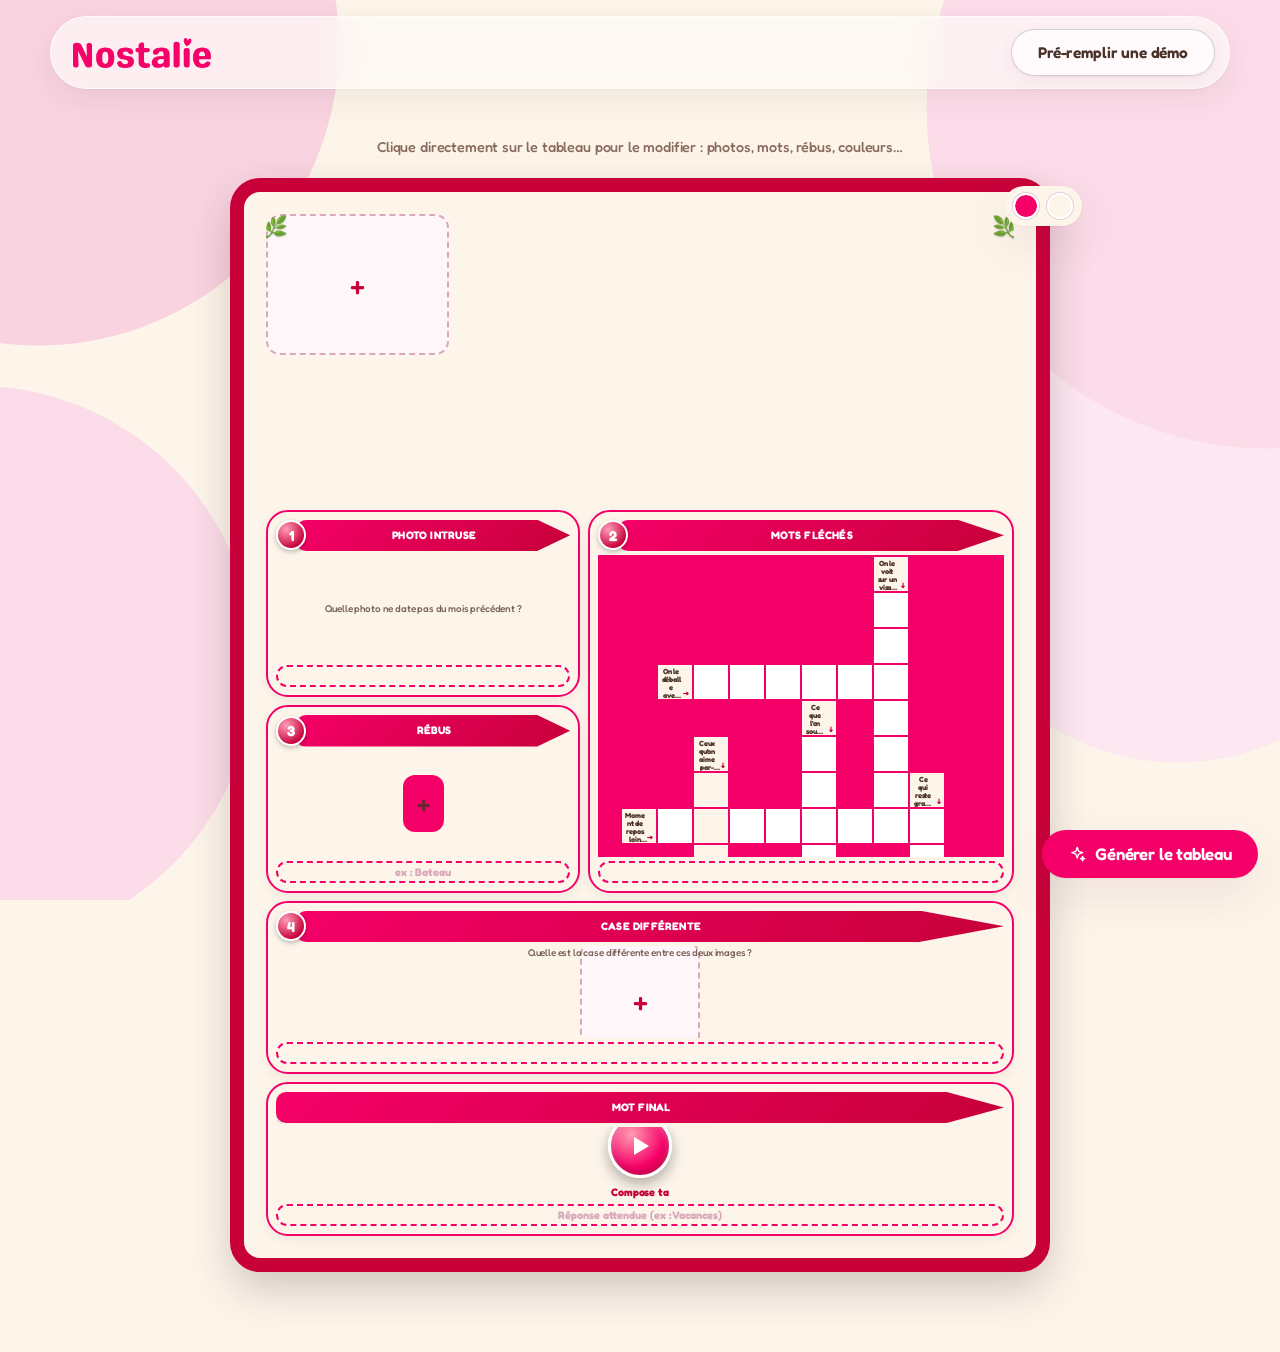
==== create.html @ 995e8e5f "Logo officiel, écriture Fredoka et prix de l'écran aligné - Le vrai logo Nostalie remplace le mot de" ====
<!DOCTYPE html>
<html lang="fr">
<head>
<meta charset="UTF-8">
<meta name="viewport" content="width=device-width, initial-scale=1.0">
<title>Créer un tableau — Nostalie</title>
<link rel="preconnect" href="https://fonts.googleapis.com">
<link rel="preconnect" href="https://fonts.gstatic.com" crossorigin>
<link href="https://fonts.googleapis.com/css2?family=Fredoka:wght@300;400;500;600;700&family=Baloo+2:wght@500;600;700;800&family=Nunito:wght@400;500;600;700;800&display=swap" rel="stylesheet">
<link rel="icon" type="image/png" href="image/favicon.png">
<link rel="stylesheet" href="styles.css?v=27">
</head>
<body>
  <div class="topbar">
    <a class="logo" href="index.html"><img src="image/logo-nostalie.png" alt="Nostalie" width="900" height="196"></a>
    <button class="btn ghost" id="demoFillBtn" type="button">Pré-remplir une démo</button>
  </div>

  <div class="wrap">
    <p class="hint" style="text-align:center;">Clique directement sur le tableau pour le modifier : photos, mots, rébus, couleurs…</p>

    <div id="editablePoster"></div>

    <div id="shareWrap" style="margin-top:30px; display:none;">
      <div class="share-box">
        <h2>Ton tableau est prêt <svg class="icon" viewBox="0 0 24 24" fill="none" stroke="currentColor" stroke-width="1.8" stroke-linecap="round" stroke-linejoin="round"><path d="M4 20l3-9 6 6-9 3z"/><path d="M9.5 10.5L15 4.5"/><path d="M14 3l1 2M18 6l2 1M17 10l2 .5M11 4.5l1.5 1"/></svg></h2>
        <p>Partage ce lien avec la personne à qui il est destiné, ou récupère l'affiche à imprimer :</p>
        <input type="text" id="shareLink" readonly>
        <div style="display:flex; gap:10px; justify-content:center; flex-wrap:wrap; margin-top:10px;">
          <a class="btn" id="openViewBtn" href="#" target="_blank">Ouvrir le tableau</a>
          <a class="btn ghost" id="openPosterBtn" href="#" target="_blank"><svg class="icon" viewBox="0 0 24 24" fill="none" stroke="currentColor" stroke-width="1.8" stroke-linecap="round" stroke-linejoin="round"><path d="M6 9V4h12v5"/><rect x="3" y="9" width="18" height="8" rx="2"/><path d="M6 14h12v7H6z"/></svg> Voir l'affiche à imprimer</a>
          <a class="btn ghost" id="openMontageBtn2" href="#" target="_blank" style="display:none;"><svg class="icon" viewBox="0 0 24 24" fill="none" stroke="currentColor" stroke-width="1.8" stroke-linecap="round" stroke-linejoin="round"><path d="M3 9.5l1.3-3.8a1.5 1.5 0 0 1 1.9-.9l12.6 4.2a1.5 1.5 0 0 1 .95 1.9L19.2 12H3V9.5z"/><path d="M6.5 5.3L8 9.5M11.5 6.9L13 11.1"/><rect x="3" y="12" width="18" height="8" rx="2"/></svg> Voir le montage</a>
        </div>
        <div id="montageQrWrap" style="margin-top:16px; display:none;">
          <p class="hint" style="margin-bottom:8px;">Ou scanne pour voir directement la vidéo/montage :</p>
          <img id="montageQrImg" width="140" height="140" style="border-radius:10px; box-shadow: var(--shadow);" alt="QR code vers le montage">
        </div>
      </div>
    </div>
  </div>

  <div class="floating-generate">
    <button class="btn" id="generateBtn" type="button"><svg class="icon" viewBox="0 0 24 24" fill="none" stroke="currentColor" stroke-width="1.8" stroke-linecap="round" stroke-linejoin="round"><path d="M12 3l1.8 5.2L19 10l-5.2 1.8L12 17l-1.8-5.2L5 10l5.2-1.8L12 3z"/><path d="M19 15l.7 2 2 .7-2 .7-.7 2-.7-2-2-.7 2-.7.7-2z"/></svg> Générer le tableau</button>
  </div>

  <script src="app.js?v=7"></script>
  <script src="create.js?v=7"></script>
</body>
</html>
---- styles.css ----
:root {
  /* --- Charte Nostalie : rose vif sur crème, marron pour l'encre et les fonds sombres --- */
  --paper: #FDF5EA;
  --cream: #FBEEDF;
  --sand:  #F5E4D3;
  --rose:  #FBDCE8;
  --sage:  #F3E6DA;
  --sky:   #FDE7F1;
  --lilac: #F9D3E0;

  /* marron : l'encre du site et ses surfaces pleines */
  --ink: #4A3128;
  --ink-soft: #8A6B5E;
  --brown: #4A3128;
  --brown-soft: #6E4B3C;
  --line: rgba(74, 49, 40, 0.12);
  --line-strong: rgba(74, 49, 40, 0.22);

  /* rose : la couleur de marque (surchargée par les couleurs de chaque tableau) */
  --primary: #F50068;
  --primary-dark: #C90055;
  --secondary: #FDF5EA;

  --radius: 24px;
  --radius-sm: 14px;
  --radius-lg: 34px;
  --shadow: 0 1px 2px rgba(74, 49, 40, 0.05), 0 18px 44px rgba(122, 60, 90, 0.10);
  --shadow-sm: 0 1px 2px rgba(74, 49, 40, 0.05), 0 6px 18px rgba(122, 60, 90, 0.07);
  --ring: 0 0 0 4px rgba(245, 0, 104, 0.16);

  /* Écriture principale de la marque. 'Genty Sans' n'est pas libre de droits :
     si la licence web est achetée, la déposer en @font-face et elle prend la main ici. */
  --font-genty: 'Genty Sans', 'Fredoka', 'Baloo 2', 'Trebuchet MS', sans-serif;
  --font-display: var(--font-genty);
  --font-body: var(--font-genty);
  font-size: 16px;
}

* { box-sizing: border-box; }

body {
  margin: 0;
  font-family: var(--font-body);
  font-size: 1rem;
  line-height: 1.6;
  letter-spacing: -0.01em;
  background:
    radial-gradient(circle at 3% 5%, var(--lilac) 0 300px, rgba(249,211,224,0) 301px),
    radial-gradient(circle at 99% 12%, var(--rose) 0 340px, rgba(251,220,232,0) 341px),
    radial-gradient(circle at 92% 58%, var(--sky) 0 240px, rgba(253,231,241,0) 241px),
    radial-gradient(circle at -2% 74%, var(--rose) 0 280px, rgba(251,220,232,0) 281px),
    var(--paper);
  background-attachment: fixed;
  color: var(--ink);
  min-height: 100vh;
  -webkit-font-smoothing: antialiased;
}

h1, h2, h3 {
  font-family: var(--font-display);
  font-weight: 800;
  letter-spacing: -0.01em;
  line-height: 1.08;
  color: var(--primary);
  margin: 0 0 .4em;
}
h4 { font-family: var(--font-display); font-weight: 700; letter-spacing: -0.005em; }
body { font-weight: 500; }

a { color: inherit; }

.wrap {
  max-width: 1080px;
  margin: 0 auto;
  padding: 32px 20px 80px;
}

/* --- Topbar --- */
.topbar {
  display: flex;
  align-items: center;
  justify-content: space-between;
  gap: 10px;
  padding: 12px 14px 12px 22px;
  margin: 16px auto 0;
  max-width: 1180px;
  width: calc(100% - 32px);
  background: rgba(252, 250, 247, 0.72);
  backdrop-filter: blur(16px) saturate(140%);
  -webkit-backdrop-filter: blur(16px) saturate(140%);
  border-radius: 999px;
  box-shadow: 0 1px 2px rgba(74, 49, 40,.04), 0 10px 30px rgba(74, 49, 40,.07);
  border: 1px solid rgba(255,255,255,.7);
  flex-wrap: wrap;
  position: sticky;
  top: 16px;
  z-index: 60;
}
@media (max-width: 480px) {
  .topbar { padding: 10px 12px 10px 18px; }
  .topbar .btn.small { padding: 8px 14px; font-size: .82rem; }
}
.logo {
  display: inline-block;
  line-height: 0;
  text-decoration: none;
}
.logo img {
  display: block;
  width: auto;
  height: 30px;
}

.tagline {
  font-size: .85rem;
  color: var(--ink-soft);
}

/* --- Stepper --- */
.stepper {
  display: flex;
  justify-content: center;
  gap: 8px;
  margin-bottom: 30px;
  flex-wrap: wrap;
}
.step-dot {
  width: 34px; height: 34px;
  border-radius: 50%;
  background: #fff;
  border: 2px solid #e6c9d4;
  display: flex; align-items: center; justify-content: center;
  font-weight: 700;
  color: #b98;
  font-size: .9rem;
}
.step-dot.active { background: var(--primary); border-color: var(--primary); color: #fff; }
.step-dot.done { background: var(--primary-dark); border-color: var(--primary-dark); color: #fff; }
a.step-dot { text-decoration: none; cursor: pointer; transition: transform .1s ease; }
a.step-dot:hover { transform: scale(1.08); border-color: var(--primary); }

.stepper-nav {
  position: sticky;
  top: 0;
  z-index: 40;
  background: var(--secondary);
  padding: 14px 20px 10px;
  margin-bottom: 0;
  box-shadow: 0 4px 10px rgba(0,0,0,.04);
}

/* --- Tableau éditable en direct (créateur) --- */
.editable-poster-wrap { position: relative; max-width: 900px; margin: 0 auto; }

.color-toolbar {
  position: absolute;
  top: 8px;
  right: 8px;
  display: flex;
  gap: 8px;
  background: var(--paper);
  border-radius: 999px;
  padding: 7px 9px;
  box-shadow: var(--shadow);
  z-index: 5;
}
.color-toolbar input[type=color] {
  -webkit-appearance: none;
  appearance: none;
  width: 26px; height: 26px;
  border: 2px solid #fff;
  border-radius: 50%;
  cursor: pointer;
  background: none;
  padding: 0;
  box-shadow: 0 0 0 1px #e6c9d4;
}
.color-toolbar input[type=color]::-webkit-color-swatch-wrapper { padding: 0; border-radius: 50%; }
.color-toolbar input[type=color]::-webkit-color-swatch { border: none; border-radius: 50%; }

/* pill inline inputs replacing the printed dashed line */
.pinput {
  flex: 1;
  min-width: 80px;
  border: none;
  border-bottom: 2px dashed var(--primary-dark);
  background: transparent;
  font-family: inherit;
  font-weight: 700;
  color: var(--primary-dark);
  font-size: 1rem;
  padding: 2px 4px;
}
.pinput:focus { outline: none; border-bottom-style: solid; }
.pinput::placeholder { color: #d9a9bb; font-weight: 500; }

/* editable mosaic tiles */
.mosaic .tile-slot { position: relative; min-height: 0; min-width: 0; }
.mosaic .tile-slot img { width: 100%; height: 100%; object-fit: cover; border-radius: 14px; display: block; cursor: pointer; }
.photo-num-badge {
  position: absolute;
  top: 4px;
  left: 4px;
  min-width: 18px;
  height: 18px;
  padding: 0 4px;
  border-radius: 999px;
  background: rgba(58,43,48,.68);
  color: #fff;
  font-size: .62rem;
  font-weight: 800;
  display: flex;
  align-items: center;
  justify-content: center;
  z-index: 2;
  pointer-events: none;
}
.mosaic .tile-slot .rm {
  position: absolute; top: 4px; right: 4px;
  background: rgba(0,0,0,.55); color: #fff; border: none;
  width: 22px; height: 22px; border-radius: 50%; cursor: pointer; font-size: .75rem;
}
.mosaic .tile-add {
  border: 2px dashed #d9a9bb;
  border-radius: 14px;
  display: flex; align-items: center; justify-content: center;
  font-size: 1.8rem;
  color: var(--primary-dark);
  cursor: pointer;
  background: #fff6f9;
  min-height: 0;
  min-width: 0;
  transition: background .15s ease, border-color .15s ease;
}
.mosaic .tile-add:hover { background: #fde3ec; border-color: var(--primary); }

.inline-editor {
  background: var(--paper);
  border-radius: 22px;
  box-shadow: var(--shadow);
  padding: 20px;
  margin: 20px auto 0;
  max-width: 640px;
  border: 1px solid rgba(217,82,122,.08);
}

.pcard.clickable { cursor: pointer; transition: box-shadow .18s ease, transform .18s ease; }
.pcard.clickable:hover { box-shadow: 0 0 0 4px rgba(217,82,122,.22), 0 10px 22px rgba(58,43,48,.14); transform: translateY(-2px); }
.diff-card-body {
  flex: 1;
  min-height: 0;
  width: 100%;
  display: flex;
  align-items: center;
  justify-content: center;
}
.diff-reset {
  position: absolute;
  top: 4px; right: 4px;
  width: 22px; height: 22px;
  border-radius: 50%;
  border: none;
  background: rgba(0,0,0,.55);
  color: #fff;
  cursor: pointer;
  font-size: .8rem;
}

.floating-generate {
  position: fixed;
  bottom: 22px;
  right: 22px;
  z-index: 50;
}
.floating-generate .btn {
  box-shadow: var(--shadow);
  font-size: 1.05rem;
  padding: 14px 26px;
}
@media (max-width: 560px) {
  .floating-generate { left: 20px; right: 20px; bottom: 16px; text-align: center; }
  .floating-generate .btn { width: 100%; justify-content: center; }
}

.panel {
  background: var(--paper);
  border-radius: var(--radius);
  box-shadow: var(--shadow);
  padding: 32px;
  margin-bottom: 24px;
}
.panel h2 { color: var(--ink); }
.hint { color: var(--ink-soft); font-size: .9rem; margin-bottom: 20px; }

.field { margin-bottom: 16px; }
.field label { display: block; font-weight: 600; margin-bottom: 6px; font-size: .9rem; }
.field input[type=text], .field input[type=number], .field textarea {
  width: 100%;
  padding: 11px 14px;
  border-radius: var(--radius-sm);
  border: 1px solid var(--line-strong);
  font-family: inherit;
  font-size: 1rem;
  background: #fff;
  transition: border-color .15s ease, box-shadow .15s ease;
}
.field input:focus, .field textarea:focus { outline: none; border-color: var(--primary); box-shadow: var(--ring); }

.row { display: flex; gap: 12px; flex-wrap: wrap; }
.row > * { flex: 1; min-width: 160px; }

.btn {
  display: inline-flex;
  align-items: center;
  justify-content: center;
  gap: 9px;
  background: var(--primary);
  color: #fff;
  border: none;
  padding: 13px 26px;
  border-radius: 999px;
  font-family: var(--font-body);
  font-weight: 600;
  font-size: .97rem;
  letter-spacing: -0.01em;
  cursor: pointer;
  text-decoration: none;
  box-shadow: 0 1px 2px rgba(74, 49, 40,.10), 0 10px 24px rgba(201, 0, 85, 0.20);
  transition: background .18s ease, transform .16s ease, box-shadow .18s ease;
}
.btn:hover { background: var(--primary-dark); transform: translateY(-2px); box-shadow: 0 1px 2px rgba(74, 49, 40,.10), 0 14px 30px rgba(201, 0, 85, 0.26); }
.btn:active { transform: translateY(0) scale(.98); }
.btn.ghost {
  background: rgba(255,255,255,.72);
  color: var(--ink);
  border: 1px solid var(--line-strong);
  box-shadow: var(--shadow-sm);
}
.btn.ghost:hover { background: #fff; color: var(--ink); border-color: var(--ink); box-shadow: var(--shadow-sm); }
.btn:disabled { opacity: .4; cursor: not-allowed; transform: none; box-shadow: none; }

.icon { width: 1.1em; height: 1.1em; flex-shrink: 0; vertical-align: -0.16em; }

.actions {
  display: flex;
  justify-content: space-between;
  margin-top: 10px;
}

/* --- Photo grid --- */
.photo-grid {
  display: grid;
  grid-template-columns: repeat(auto-fill, minmax(120px, 1fr));
  gap: 10px;
  margin-bottom: 16px;
}
.photo-tile {
  position: relative;
  aspect-ratio: 1;
  border-radius: var(--radius-sm);
  overflow: hidden;
  background: #f1ddd0;
  box-shadow: var(--shadow-sm);
}
.photo-tile img { width: 100%; height: 100%; object-fit: cover; display: block; }
.photo-tile button {
  position: absolute; top: 4px; right: 4px;
  background: rgba(0,0,0,.55); color: #fff; border: none;
  width: 22px; height: 22px; border-radius: 50%; cursor: pointer; font-size: .8rem;
}
.upload-tile {
  aspect-ratio: 1;
  border-radius: var(--radius-sm);
  border: 2px dashed #d9a9bb;
  display: flex; align-items: center; justify-content: center;
  cursor: pointer;
  color: var(--primary-dark);
  font-size: 1.8rem;
  background: #fff6f9;
  transition: background .15s ease, border-color .15s ease;
}
.upload-tile:hover { background: #fde3ec; border-color: var(--primary); }

/* --- Word list builder --- */
.word-row {
  display: grid;
  grid-template-columns: 1fr 2fr auto auto;
  gap: 8px;
  align-items: center;
  margin-bottom: 8px;
}
.word-row input[type=text] {
  padding: 9px 12px;
  border-radius: var(--radius-sm);
  border: 2px solid #eeddd0;
  font-family: inherit;
  transition: border-color .15s ease, box-shadow .15s ease;
}
.word-row input[type=text]:focus { outline: none; border-color: var(--primary); box-shadow: var(--ring); }
.word-row .key-toggle {
  display: flex; align-items: center; gap: 4px; font-size: .8rem; white-space: nowrap;
}
.word-row .del { background: #f5dbe1; border: none; border-radius: 50%; width: 26px; height: 26px; cursor: pointer; transition: background .15s ease; }
.word-row .del:hover { background: #f0c2ce; }

/* --- Emoji picker (rebus) --- */
.emoji-picker {
  display: grid;
  grid-template-columns: repeat(auto-fill, minmax(46px, 1fr));
  gap: 6px;
  max-height: 180px;
  overflow-y: auto;
  padding: 10px;
  background: #fff6f9;
  border-radius: var(--radius-sm);
  margin-bottom: 14px;
}
.emoji-picker button {
  font-size: 1.5rem;
  background: none;
  border: none;
  cursor: pointer;
  border-radius: 10px;
  padding: 4px;
  transition: background .12s ease, transform .12s ease;
}
.emoji-picker button:hover { background: #f5dbe1; transform: scale(1.1); }
.emoji-picker button.active { background: var(--primary); }
.rebus-sequence {
  font-size: 2.4rem;
  padding: 14px;
  background: linear-gradient(135deg, var(--primary), var(--primary-dark));
  border-radius: var(--radius-sm);
  text-align: center;
  min-height: 70px;
  display: flex; align-items: center; justify-content: center;
  gap: 10px;
  margin-bottom: 14px;
  box-shadow: var(--shadow-sm);
}
.rebus-sequence .placeholder { color: rgba(255,255,255,.7); font-size: 1rem; }
.rebus-sequence .chip { cursor: pointer; }

/* --- Difference game marker --- */
.diff-editor {
  position: relative;
  display: inline-block;
  border-radius: 16px;
  overflow: hidden;
  max-width: 100%;
}
.diff-editor img { display: block; max-width: 100%; border-radius: 16px; }
.diff-marker {
  position: absolute;
  width: 24px; height: 24px;
  border-radius: 50%;
  background: rgba(217,82,122,.85);
  border: 3px solid #fff;
  transform: translate(-50%,-50%);
  pointer-events: none;
}

/* --- Color pickers --- */
.color-row { display: flex; gap: 24px; align-items: center; flex-wrap: wrap; }
.color-pick { display: flex; flex-direction: column; align-items: center; gap: 6px; }
.color-pick input[type=color] { width: 60px; height: 60px; border: none; border-radius: 50%; cursor: pointer; background: none; }

/* --- Photo intruse picker --- */
.hobj-photo-picker {
  display: flex;
  gap: 8px;
  flex-wrap: wrap;
  margin-bottom: 14px;
}
.hobj-photo-picker .hobj-thumb {
  width: 56px; height: 56px;
  border-radius: 14px;
  overflow: hidden;
  cursor: pointer;
  border: 3px solid transparent;
  opacity: .7;
}
.hobj-photo-picker .hobj-thumb img { width: 100%; height: 100%; object-fit: cover; display: block; }
.hobj-photo-picker .hobj-thumb.active { border-color: var(--primary); opacity: 1; }

/* --- Rebus suggestion --- */
.rebus-suggest-row { display: flex; gap: 8px; margin-bottom: 14px; }
.rebus-suggest-row input {
  flex: 1;
  padding: 10px 12px;
  border-radius: 8px;
  border: 2px solid #eeddd0;
  font-family: inherit;
  font-size: .95rem;
}
.rebus-suggest-row input:focus { outline: none; border-color: var(--primary); }

/* --- Word suggestions row --- */
.words-editor-actions { display: flex; gap: 10px; flex-wrap: wrap; }

/* --- Montage builder / player --- */
.montage-row {
  display: flex;
  align-items: center;
  gap: 10px;
  padding: 8px;
  border-radius: 10px;
  background: #fff6f9;
  margin-bottom: 6px;
}
.montage-thumb {
  width: 44px; height: 44px;
  border-radius: 12px;
  overflow: hidden;
  background: #e9cdd8;
  display: flex; align-items: center; justify-content: center;
  color: var(--primary-dark);
  flex-shrink: 0;
}
.montage-thumb .icon { width: 22px; height: 22px; }
.montage-thumb img { width: 100%; height: 100%; object-fit: cover; }
.montage-meta { flex: 1; display: flex; flex-direction: column; gap: 2px; font-size: .85rem; min-width: 0; }
.montage-meta label { display: flex; align-items: center; gap: 4px; font-size: .78rem; opacity: .75; }
.montage-meta input[type=number] { width: 54px; padding: 2px 4px; border-radius: 6px; border: 1.5px solid #eeddd0; font-family: inherit; }
.montage-actions { display: flex; gap: 4px; flex-shrink: 0; }
.montage-actions button { width: 26px; height: 26px; border-radius: 50%; border: none; background: #f5dbe1; cursor: pointer; }

.montage-stage {
  width: 100%;
  max-width: 420px;
  aspect-ratio: 4 / 3;
  margin: 0 auto;
  border-radius: 14px;
  overflow: hidden;
  background: #000;
  display: flex; align-items: center; justify-content: center;
}
.montage-stage img, .montage-stage video { width: 100%; height: 100%; object-fit: contain; background: #000; }
.montage-dots { display: flex; gap: 6px; justify-content: center; margin-top: 10px; }
.mdot { width: 8px; height: 8px; border-radius: 50%; background: #e9cdd8; }
.mdot.active { background: var(--primary); }
.montage-player .montage-stage { max-width: 480px; }

/* ================= VIEW / POSTER ================= */
.poster {
  background: var(--secondary);
}
.poster-photos {
  display: grid;
  grid-template-columns: repeat(3, 1fr);
  grid-auto-rows: 180px;
  gap: 10px;
  margin-bottom: 10px;
}
.poster-photos img, .poster-photos .ph {
  width: 100%;
  height: 100%;
  object-fit: cover;
  border-radius: 10px;
  background: #e9cdd8;
  display: flex; align-items: center; justify-content: center;
  font-size: 2rem;
}
.poster-photos .tile-slot { position: relative; width: 100%; height: 100%; }
.ph svg { width: 36%; height: 36%; opacity: .55; }
.poster-photos .photo-num-badge { width: 26px; height: 26px; font-size: .95rem; }

.section-tag {
  display: flex;
  align-items: center;
  gap: 14px;
  margin: 28px 0 16px;
}
.section-tag .num {
  width: 44px; height: 44px;
  border-radius: 50%;
  background: var(--primary);
  color: #fff;
  display: flex; align-items: center; justify-content: center;
  font-weight: 800;
  font-size: 1.3rem;
  flex-shrink: 0;
}
.section-tag .label {
  background: var(--paper);
  border-radius: 999px;
  padding: 12px 24px;
  font-weight: 800;
  color: var(--primary-dark);
  box-shadow: var(--shadow);
  flex: 1;
}
.answer-fill {
  border-bottom: 2px solid var(--primary-dark);
  min-width: 140px;
  display: inline-block;
  font-weight: 700;
  color: var(--primary-dark);
}

.choice-buttons {
  display: grid;
  grid-template-columns: repeat(auto-fill, minmax(140px, 1fr));
  gap: 10px;
  margin-bottom: 10px;
}
.choice-buttons button {
  padding: 16px 10px;
  border-radius: var(--radius-sm);
  border: 3px solid #e9cdd8;
  background: #fff;
  font-family: inherit;
  font-weight: 700;
  font-size: 1.05rem;
  cursor: pointer;
  color: var(--ink);
  box-shadow: var(--shadow-sm);
  transition: border-color .15s ease, transform .12s ease, box-shadow .15s ease;
}
.choice-buttons button:hover { border-color: var(--primary); transform: translateY(-2px); }
.choice-buttons button.correct { background: #d7f3df; border-color: #58b06f; }
.choice-buttons button.wrong { background: #f9d9d9; border-color: #d9605f; }
.choice-buttons button:disabled { cursor: default; }

.feedback { font-weight: 700; margin: 10px 0; min-height: 1.4em; }
.feedback.ok { color: #2f8f4c; }
.feedback.ko { color: #c04747; }

.clue-list {
  columns: 2;
  gap: 24px;
  margin-bottom: 16px;
  font-size: .92rem;
}
@media (max-width: 560px) { .clue-list { columns: 1; } }
.clue-list li { margin-bottom: 6px; }
.clue-list b { color: var(--primary-dark); }

/* difference game grid overlay */
.diff-game { display: flex; gap: 16px; flex-wrap: wrap; margin-bottom: 10px; }
.diff-frame { position: relative; border-radius: 12px; overflow: hidden; flex: 1; min-width: 240px; }
.diff-frame img { width: 100%; display: block; }
.diff-grid-overlay {
  position: absolute; inset: 0;
  display: grid;
}
.diff-grid-overlay button {
  border: 1px solid rgba(255,255,255,.25);
  background: transparent;
  cursor: pointer;
}
.diff-grid-overlay button:hover { background: rgba(217,82,122,.25); }
.diff-grid-overlay button.found { background: rgba(88,176,111,.55); }
.diff-grid-overlay button.miss { background: rgba(217,96,95,.4); }

.video-block {
  text-align: center;
  padding: 40px 20px;
}
.play-btn {
  width: 100px; height: 100px;
  border-radius: 50%;
  background: rgba(255,255,255,.9);
  display: flex; align-items: center; justify-content: center;
  margin: 0 auto 16px;
  box-shadow: var(--shadow);
  border: none;
  cursor: pointer;
  font-size: 2.2rem;
  color: var(--primary);
}
.locked-msg { opacity: .7; font-size: .95rem; }

video { max-width: 100%; border-radius: var(--radius); box-shadow: var(--shadow); }

.share-box {
  background: var(--paper);
  border-radius: var(--radius);
  padding: 24px;
  box-shadow: var(--shadow);
  text-align: center;
}
.share-box input { width: 100%; padding: 10px; border-radius: 12px; border: 2px solid #eeddd0; text-align: center; margin: 12px 0; font-family: inherit; }

.empty-state { text-align: center; padding: 80px 20px; opacity: .7; }

/* ================= VITRINE / LANDING ================= */
.nav {
  display: flex;
  align-items: center;
  gap: 26px;
}
.nav a.navlink {
  text-decoration: none;
  font-weight: 500;
  font-size: .92rem;
  color: var(--ink-soft);
  transition: color .16s ease;
}
.nav a.navlink:hover { color: var(--ink); }
.btn.small { padding: 10px 18px; font-size: .88rem; }
.btn.tiny { padding: 8px 15px; font-size: .82rem; }
@media (max-width: 860px) {
  .nav { gap: 16px; }
  .nav a.navlink { display: none; }
}

/* --- Menu déroulant « Nos produits » --- */
.navdrop { position: relative; }
.navdrop-btn {
  display: inline-flex;
  align-items: center;
  gap: 5px;
  background: none;
  border: none;
  padding: 6px 0;
  font: inherit;
  font-weight: 500;
  font-size: .92rem;
  color: var(--ink-soft);
  cursor: pointer;
  transition: color .16s ease;
}
.navdrop-btn svg { width: 13px; height: 13px; transition: transform .2s ease; }
.navdrop:hover .navdrop-btn,
.navdrop.open .navdrop-btn { color: var(--ink); }
.navdrop:hover .navdrop-btn svg,
.navdrop.open .navdrop-btn svg { transform: rotate(180deg); }

.navdrop-panel {
  position: fixed;
  top: 94px;
  left: 50%;
  transform: translate(-50%, -8px);
  width: min(720px, calc(100vw - 28px));
  display: flex;
  gap: 8px;
  padding: 12px;
  border-radius: 26px;
  background: #FFFBF4;
  border: 1px solid var(--line);
  box-shadow: 0 2px 4px rgba(74, 49, 40,.06), 0 24px 52px rgba(74, 49, 40,.18);
  opacity: 0;
  visibility: hidden;
  transition: opacity .18s ease, transform .18s ease, visibility .18s;
  z-index: 70;
}
.navdrop-panel::before {          /* pont invisible entre le bouton et le panneau */
  content: "";
  position: absolute;
  left: 0; right: 0; top: -18px;
  height: 18px;
}
.navdrop::after {
  content: "";
  position: absolute;
  top: 100%; left: -14px; right: -14px;
  height: 20px;
}
.navdrop:hover .navdrop-panel,
.navdrop:focus-within .navdrop-panel,
.navdrop.open .navdrop-panel {
  opacity: 1;
  visibility: visible;
  transform: translate(-50%, 0);
}
.navdrop-panel a {
  flex: 1 1 0;
  min-width: 0;
  display: block;
  padding: 10px 10px 14px;
  border-radius: 18px;
  text-decoration: none;
  color: var(--ink);
  text-align: center;
  transition: background .14s ease;
}
.navdrop-panel a:hover { background: rgba(74, 49, 40,.045); }
.navdrop-vis {
  display: grid;
  place-items: center;
  aspect-ratio: 4 / 3;
  margin-bottom: 11px;
  border-radius: 14px;
  overflow: hidden;
  background: var(--tint, var(--cream));
  padding: 10px;
}
.navdrop-vis > img {
  width: 100%; height: 100%;
  object-fit: cover;
  margin: -10px;
  max-width: none;
  border-radius: 0;
}
.navdrop-vis > .puzzle-mock,
.navdrop-vis > .device-mock { width: 100%; max-width: 116px; }
.navdrop-vis > .frame-mock { width: auto; height: 100%; max-width: none; aspect-ratio: 3 / 4; }
.navdrop-vis > .frame-mock img { width: 100%; height: 100%; aspect-ratio: auto; }
.navdrop-vis > .xmas-stack { width: 100%; min-height: 0; }
.navdrop-vis .xmas-stack .frame-mock { width: 32%; }
.navdrop-vis .xmas-stack .device-mock { width: 48%; margin: 0 -5%; }
.navdrop-vis .xmas-stack .puzzle-mock { width: 38%; max-width: none; }
.navdrop-panel a b {
  display: block;
  font-family: var(--font-display);
  font-size: .97rem;
  font-weight: 600;
  line-height: 1.2;
}
@media (max-width: 860px) {
  .navdrop { display: none; }
}

/* --- Sections --- */
.section {
  padding: 96px 20px;
  position: relative;
}
.section.alt {
  background: rgba(255, 255, 255, 0.5);
  border-block: 1px solid var(--line);
  backdrop-filter: blur(6px);
  -webkit-backdrop-filter: blur(6px);
}
.section-inner { max-width: 1180px; margin: 0 auto; }
@media (max-width: 700px) { .section { padding: 68px 18px; } }

.kicker {
  display: inline-flex;
  align-items: center;
  gap: 8px;
  font-family: var(--font-body);
  font-size: .74rem;
  font-weight: 600;
  letter-spacing: .16em;
  text-transform: uppercase;
  color: var(--ink-soft);
  margin-bottom: 18px;
}
.kicker::before {
  content: "";
  width: 7px; height: 7px; border-radius: 50%;
  background: var(--primary);
  opacity: .55;
}
.section-head { max-width: 720px; margin: 0 auto 56px; text-align: center; }
.section-head h2 { font-size: clamp(2rem, 4.2vw, 3.1rem); margin-bottom: .35em; }
.section-head p, .lead {
  font-size: 1.06rem;
  color: var(--ink-soft);
  margin: 0;
  line-height: 1.65;
}
.section-head.left { margin-inline: 0; text-align: left; }
em.wonk { font-style: normal; color: var(--brown); }

/* --- Hero --- */
.top-banner { position: relative; }
.hero {
  max-width: 1180px;
  margin: 0 auto;
  padding: 78px 20px 40px;
  display: grid;
  grid-template-columns: 1.02fr .98fr;
  gap: 56px;
  align-items: center;
}
@media (max-width: 940px) {
  .hero { grid-template-columns: 1fr; gap: 44px; padding: 54px 18px 24px; text-align: center; }
}
.hero-eyebrow {
  display: inline-flex;
  align-items: center;
  gap: 8px;
  padding: 7px 15px 7px 9px;
  border-radius: 999px;
  background: rgba(255,255,255,.75);
  border: 1px solid var(--line);
  font-size: .82rem;
  font-weight: 500;
  color: var(--ink-soft);
  box-shadow: var(--shadow-sm);
  margin-bottom: 26px;
}
.hero-eyebrow b { color: var(--ink); font-weight: 600; }
.hero-eyebrow .dot {
  width: 22px; height: 22px; border-radius: 50%;
  background: linear-gradient(135deg, var(--rose), var(--lilac));
  display: inline-block;
}
.hero h1 {
  font-size: clamp(2.6rem, 6vw, 4.4rem);
  margin: 0 0 22px;
}
.hero-sub {
  font-size: 1.13rem;
  color: var(--ink-soft);
  max-width: 480px;
  margin: 0 0 32px;
  line-height: 1.65;
}
@media (max-width: 940px) { .hero-sub { margin-inline: auto; } }
.hero-ctas { display: flex; gap: 12px; flex-wrap: wrap; }
@media (max-width: 940px) { .hero-ctas { justify-content: center; } }
.hero-proof {
  display: flex;
  align-items: center;
  gap: 12px;
  margin-top: 30px;
  font-size: .88rem;
  color: var(--ink-soft);
}
@media (max-width: 940px) { .hero-proof { justify-content: center; } }
.proof-dots { display: flex; }
.proof-dots span {
  width: 30px; height: 30px; border-radius: 50%;
  border: 2px solid var(--paper);
  margin-left: -9px;
  background-size: cover;
  background-position: center;
}
.proof-dots span:first-child { margin-left: 0; }

/* collage hero */
.hero-collage {
  position: relative;
  aspect-ratio: 1 / 1;
  max-width: 520px;
  width: 100%;
  margin-inline: auto;
}
.hero-collage img {
  position: absolute;
  border-radius: 20px;
  object-fit: cover;
  box-shadow: 0 2px 4px rgba(74, 49, 40,.06), 0 22px 48px rgba(74, 49, 40,.14);
  border: 6px solid #fff;
}
.hc-1 { width: 58%; aspect-ratio: 4/5;  left: 0; top: 6%; transform: rotate(-4deg); z-index: 2; }
.hc-2 { width: 46%; aspect-ratio: 1/1;  right: 2%; top: 0; transform: rotate(3.5deg); z-index: 1; }
.hc-3 { width: 52%; aspect-ratio: 4/3;  right: 0; bottom: 4%; transform: rotate(-2deg); z-index: 3; }
.hc-badge {
  position: absolute;
  left: 4%; bottom: 8%;
  z-index: 4;
  background: rgba(252,250,247,.92);
  backdrop-filter: blur(10px);
  border: 1px solid var(--line);
  border-radius: 18px;
  padding: 12px 16px;
  box-shadow: var(--shadow);
  font-size: .84rem;
  line-height: 1.35;
  max-width: 190px;
}
.hc-badge b { display: block; font-family: var(--font-display); font-size: 1.02rem; }
.hc-badge span { color: var(--ink-soft); }

/* --- Bandeau de valeurs --- */
.strip {
  max-width: 1180px;
  margin: 8px auto 0;
  padding: 0 20px;
  display: grid;
  grid-template-columns: repeat(4, 1fr);
  gap: 14px;
}
@media (max-width: 860px) { .strip { grid-template-columns: repeat(2, 1fr); } }
.strip-item {
  display: flex;
  align-items: center;
  gap: 10px;
  padding: 14px 16px;
  border-radius: 16px;
  background: rgba(255,255,255,.6);
  border: 1px solid var(--line);
  font-size: .87rem;
  color: var(--ink-soft);
}
.strip-item svg { width: 18px; height: 18px; flex: none; color: var(--primary); }

/* --- Grille produits --- */
.prodgrid {
  display: grid;
  grid-template-columns: repeat(3, 1fr);
  gap: 24px;
}
@media (max-width: 980px) { .prodgrid { grid-template-columns: 1fr; max-width: 520px; margin-inline: auto; } }
.prodcard {
  display: flex;
  flex-direction: column;
  background: rgba(255,255,255,.72);
  border: 1px solid var(--line);
  border-radius: var(--radius-lg);
  overflow: hidden;
  box-shadow: var(--shadow-sm);
  text-decoration: none;
  color: inherit;
  transition: transform .22s ease, box-shadow .22s ease, border-color .22s ease;
}
.prodcard:hover { transform: translateY(-6px); box-shadow: var(--shadow); border-color: var(--line-strong); }
.prodcard-media {
  aspect-ratio: 5 / 4;
  min-height: 0;
  overflow: hidden;
  display: grid;
  place-items: center;
  padding: 22px;
  background: var(--tint, var(--cream));
  border-bottom: 1px solid var(--line);
}
.prodcard-media > * { max-height: 100%; min-height: 0; }
.prodcard-media.photo { padding: 0; }
.prodcard-media .media-photo { width: 100%; height: 100%; max-height: none; object-fit: cover; display: block; }
.prodcard-media .frame-mock {
  width: 50%; max-width: none; height: auto;
  aspect-ratio: 3 / 4; padding: 9px;
}
.prodcard-media .frame-mock img { height: 100%; width: 100%; aspect-ratio: auto; }
.prodcard-body { padding: 26px 26px 28px; display: flex; flex-direction: column; flex: 1; }
.prod-num {
  font-family: var(--font-display);
  font-size: .8rem;
  color: var(--ink-soft);
  letter-spacing: .1em;
  text-transform: uppercase;
  margin-bottom: 10px;
}
.prodcard h3 { font-size: 1.5rem; margin-bottom: .35em; }
.prodcard p { margin: 0 0 18px; color: var(--ink-soft); font-size: .95rem; }
.prod-list { list-style: none; margin: 0 0 22px; padding: 0; display: grid; gap: 9px; }
.prod-list li {
  display: flex; gap: 9px; align-items: flex-start;
  font-size: .89rem; color: var(--ink-soft);
}
.prod-list li::before {
  content: "";
  width: 6px; height: 6px; border-radius: 50%;
  background: var(--primary); opacity: .85;
  margin-top: .55em; flex: none;
}
.prod-foot {
  margin-top: auto;
  display: flex; align-items: center; justify-content: space-between;
  gap: 12px; padding-top: 18px; border-top: 1px solid var(--line);
}
.prod-price { font-family: var(--font-display); font-size: 1.35rem; font-weight: 600; }
.prod-price small { display: block; font-family: var(--font-body); font-size: .76rem; font-weight: 400; color: var(--ink-soft); letter-spacing: 0; }

/* --- Maquettes produits --- */
.frame-mock {
  width: 100%; max-width: 250px;
  padding: 13px;
  background: linear-gradient(150deg, #fff, var(--cream));
  border: 1px solid var(--line-strong);
  border-radius: 10px;
  box-shadow: 0 2px 3px rgba(74, 49, 40,.05), 0 16px 34px rgba(74, 49, 40,.14);
  transform: rotate(-2deg);
}
.frame-mock img { width: 100%; aspect-ratio: 3/4; object-fit: cover; border-radius: 3px; display: block; }

.puzzle-mock {
  width: 100%; max-width: 260px;
  aspect-ratio: 4 / 3;
  display: grid;
  grid-template-columns: repeat(5, 1fr);
  grid-template-rows: repeat(4, 1fr);
  gap: 3px;
  transform: rotate(1.5deg);
  filter: drop-shadow(0 14px 26px rgba(74, 49, 40,.16));
}
.puzzle-mock i {
  background-image: var(--puz);
  background-size: 500% 400%;
  border-radius: 5px;
  display: block;
}
.puzzle-mock i.loose {
  transform: translate(30%, -34%) rotate(9deg);
  box-shadow: 0 8px 18px rgba(74, 49, 40,.24);
  border-radius: 6px;
  outline: 2px solid #fff;
  z-index: 2;
}

.device-mock {
  width: 100%; max-width: 260px;
  padding: 11px;
  background: linear-gradient(160deg, #fdfcfa, #ece5db);
  border: 1px solid var(--line-strong);
  border-radius: 20px;
  box-shadow: 0 2px 3px rgba(74, 49, 40,.05), 0 18px 36px rgba(74, 49, 40,.16);
  position: relative;
}
.device-mock .screen {
  aspect-ratio: 4 / 3;
  border-radius: 12px;
  overflow: hidden;
  background: #2c2925;
  position: relative;
}
.device-mock .screen img { width: 100%; height: 100%; object-fit: cover; display: block; }
.device-mock .wifi {
  position: absolute;
  top: -11px; right: -11px;
  width: 34px; height: 34px;
  border-radius: 50%;
  background: var(--paper);
  border: 1px solid var(--line);
  box-shadow: var(--shadow-sm);
  display: grid; place-items: center;
  color: var(--primary);
}
.device-mock .wifi svg { width: 17px; height: 17px; }
.device-mock .magnet {
  position: absolute;
  left: 50%; bottom: -9px; transform: translateX(-50%);
  width: 56px; height: 6px; border-radius: 99px;
  background: var(--line-strong);
}

/* --- Détail produit (lignes alternées) --- */
.detail {
  display: grid;
  grid-template-columns: 1fr 1fr;
  gap: 60px;
  align-items: center;
  padding: 64px 0;
  border-top: 1px solid var(--line);
}
.detail:first-of-type { border-top: none; padding-top: 0; }
.detail.reverse .detail-media { order: 2; }
@media (max-width: 900px) {
  .detail { grid-template-columns: 1fr; gap: 34px; padding: 46px 0; }
  .detail.reverse .detail-media { order: 0; }
}
.detail h3 { font-size: clamp(1.75rem, 3.2vw, 2.4rem); margin-bottom: .4em; }
.detail p { color: var(--ink-soft); font-size: 1.02rem; margin: 0 0 22px; }
.detail-media {
  border-radius: var(--radius-lg);
  padding: 44px;
  display: grid;
  place-items: center;
  background: var(--tint, var(--cream));
  border: 1px solid var(--line);
  min-height: 320px;
}
.detail-media img.full {
  width: 100%; border-radius: var(--radius); object-fit: cover; aspect-ratio: 4/3;
  box-shadow: 0 18px 40px rgba(74, 49, 40,.16);
}
.detail-media img.full.portrait { aspect-ratio: 4 / 5; max-width: 330px; }

.chips { display: flex; flex-wrap: wrap; gap: 8px; margin-bottom: 24px; }
.chip {
  padding: 7px 14px;
  border-radius: 999px;
  background: rgba(255,255,255,.8);
  border: 1px solid var(--line);
  font-size: .84rem;
  color: var(--ink-soft);
}

/* --- Pour qui --- */
.audience { display: grid; grid-template-columns: repeat(3, 1fr); gap: 22px; }
@media (max-width: 900px) { .audience { grid-template-columns: 1fr; max-width: 480px; margin-inline: auto; } }
.aud-card {
  border-radius: var(--radius-lg);
  overflow: hidden;
  background: rgba(255,255,255,.7);
  border: 1px solid var(--line);
  box-shadow: var(--shadow-sm);
}
.aud-card img { width: 100%; aspect-ratio: 5/4; object-fit: cover; display: block; }
.aud-body { padding: 22px 24px 26px; }
.aud-body h4 { font-size: 1.22rem; margin: 0 0 .35em; }
.aud-body p { margin: 0; color: var(--ink-soft); font-size: .93rem; }

/* --- Comment ça marche --- */
.howto { display: grid; grid-template-columns: repeat(3, 1fr); gap: 22px; counter-reset: step; }
@media (max-width: 860px) { .howto { grid-template-columns: 1fr; } }
.how-step {
  padding: 30px 28px;
  border-radius: var(--radius);
  background: rgba(255,255,255,.62);
  border: 1px solid var(--line);
}
.how-step::before {
  counter-increment: step;
  content: "0" counter(step);
  font-family: var(--font-display);
  font-size: 1.6rem;
  color: var(--primary);
  opacity: .45;
  display: block;
  margin-bottom: 14px;
}
.how-step h4 { font-size: 1.14rem; margin: 0 0 .4em; }
.how-step p { margin: 0; color: var(--ink-soft); font-size: .92rem; }

/* --- Tarifs --- */
.pricing { display: grid; grid-template-columns: repeat(3, 1fr); gap: 22px; align-items: stretch; }
@media (max-width: 900px) { .pricing { grid-template-columns: 1fr; max-width: 460px; margin-inline: auto; } }
.price-card {
  position: relative;
  display: flex; flex-direction: column;
  padding: 34px 30px 32px;
  border-radius: var(--radius-lg);
  background: rgba(255,255,255,.72);
  border: 1px solid var(--line);
  box-shadow: var(--shadow-sm);
}
.price-card.featured .pname, .cta-text h2, .avant-apres .col.apres h4 { color: var(--paper); }
.price-card.featured {
  background: var(--ink);
  border-color: var(--ink);
  color: var(--paper);
  box-shadow: 0 2px 4px rgba(74, 49, 40,.1), 0 24px 50px rgba(74, 49, 40,.24);
}
.price-card.featured .desc, .price-card.featured .period, .price-card.featured .prod-list li { color: rgba(252,250,247,.72); }
.price-card.featured .prod-list li::before { background: var(--rose); opacity: .9; }
.price-card.featured .btn { background: var(--paper); color: var(--ink); box-shadow: none; }
.price-card.featured .btn:hover { background: #fff; }
.price-card .badge {
  position: absolute; top: -12px; left: 30px;
  padding: 5px 13px; border-radius: 999px;
  background: var(--rose); color: var(--primary-dark);
  font-size: .72rem; font-weight: 600; letter-spacing: .06em; text-transform: uppercase;
}
.price-card .pname { font-family: var(--font-display); font-size: 1.25rem; margin-bottom: 14px; }
.price-card .amount { font-family: var(--font-display); font-size: 2.6rem; font-weight: 600; letter-spacing: -.03em; line-height: 1; }
.price-card .period { font-size: .88rem; color: var(--ink-soft); display: block; margin-top: 6px; }
.price-card .desc { font-size: .92rem; color: var(--ink-soft); margin: 16px 0 20px; }
.price-card .btn { margin-top: auto; width: 100%; }
.price-note { text-align: center; margin: 26px 0 0; font-size: .85rem; color: var(--ink-soft); }

/* --- App mobile --- */
.app-card {
  display: grid;
  grid-template-columns: 1fr 320px;
  gap: 56px;
  align-items: center;
  padding: 56px;
  border-radius: 40px;
  background:
    radial-gradient(600px 320px at 88% 8%, var(--lilac) 0%, rgba(230,224,238,0) 62%),
    radial-gradient(520px 300px at 4% 96%, var(--sky) 0%, rgba(219,229,236,0) 60%),
    rgba(255,255,255,.72);
  border: 1px solid var(--line);
  box-shadow: var(--shadow);
}
@media (max-width: 920px) {
  .app-card { grid-template-columns: 1fr; padding: 40px 26px; text-align: center; gap: 38px; }
}
.app-card h2 { font-size: clamp(1.9rem, 3.6vw, 2.7rem); }
.app-card > div > p { color: var(--ink-soft); max-width: 460px; margin: 0 0 26px; }
@media (max-width: 920px) { .app-card > div > p { margin-inline: auto; } }
.store-btns { display: flex; gap: 12px; flex-wrap: wrap; }
@media (max-width: 920px) { .store-btns { justify-content: center; } }
.store-btn {
  display: inline-flex; align-items: center; gap: 11px;
  padding: 11px 20px 11px 17px;
  border-radius: 16px;
  background: var(--ink); color: var(--paper);
  text-decoration: none;
  box-shadow: 0 10px 24px rgba(74, 49, 40,.2);
  transition: transform .16s ease, box-shadow .16s ease;
}
.store-btn:hover { transform: translateY(-2px); box-shadow: 0 14px 30px rgba(74, 49, 40,.26); }
.store-btn svg { width: 25px; height: 25px; flex: none; }
.store-btn span { display: block; line-height: 1.15; text-align: left; }
.store-btn .s1 { font-size: .68rem; opacity: .7; }
.store-btn .s2 { font-size: 1rem; font-weight: 600; font-family: var(--font-display); }
.app-note { display: flex; align-items: center; gap: 14px; margin-top: 26px; font-size: .85rem; color: var(--ink-soft); }
@media (max-width: 920px) { .app-note { justify-content: center; } }
.app-qr {
  width: 72px; height: 72px; border-radius: 12px;
  background: #fff; padding: 6px;
  border: 1px solid var(--line);
  flex: none;
}
.app-qr img { width: 100%; height: 100%; display: block; }

.phone {
  width: 250px; justify-self: center;
  aspect-ratio: 9 / 18.5;
  border-radius: 40px;
  padding: 9px;
  background: linear-gradient(160deg, #f6f2ec, #dcd4c9);
  box-shadow: 0 3px 6px rgba(74, 49, 40,.1), 0 30px 60px rgba(74, 49, 40,.22);
  border: 1px solid rgba(255,255,255,.7);
}
.phone-screen {
  height: 100%;
  border-radius: 32px;
  background: var(--paper);
  overflow: hidden;
  display: flex; flex-direction: column;
  position: relative;
}
.phone-screen::before {
  content: ""; position: absolute; top: 9px; left: 50%; transform: translateX(-50%);
  width: 68px; height: 5px; border-radius: 99px; background: var(--line-strong);
}
.phone-head { padding: 30px 18px 12px; }
.phone-head b { font-family: var(--font-display); font-size: 1.05rem; display: block; }
.phone-head span { font-size: .72rem; color: var(--ink-soft); }
.phone-grid { display: grid; grid-template-columns: 1fr 1fr; gap: 7px; padding: 0 12px; }
.phone-grid img { width: 100%; aspect-ratio: 1/1; object-fit: cover; border-radius: 12px; display: block; }
.phone-bar {
  margin-top: auto; padding: 12px;
  display: flex; gap: 8px; align-items: center;
}
.phone-send {
  flex: 1; text-align: center;
  padding: 10px; border-radius: 14px;
  background: var(--primary); color: #fff;
  font-size: .78rem; font-weight: 600;
}

/* --- FAQ --- */
.faq { max-width: 780px; margin: 0 auto; display: grid; gap: 12px; }
.faq details {
  border: 1px solid var(--line);
  border-radius: var(--radius);
  background: rgba(255,255,255,.62);
  padding: 20px 24px;
}
.faq summary {
  cursor: pointer; list-style: none;
  font-family: var(--font-display); font-size: 1.06rem; font-weight: 600;
  display: flex; justify-content: space-between; align-items: center; gap: 16px;
}
.faq summary::-webkit-details-marker { display: none; }
.faq summary::after { content: "+"; font-size: 1.4rem; color: var(--ink-soft); font-family: var(--font-body); }
.faq details[open] summary::after { content: "–"; }
.faq p { margin: 12px 0 0; color: var(--ink-soft); font-size: .95rem; }

/* --- CTA final --- */
.cta-banner {
  max-width: 1180px; margin: 0 auto;
  display: grid; grid-template-columns: 220px 1fr; gap: 44px; align-items: center;
  padding: 52px 56px;
  border-radius: 40px;
  background: var(--ink); color: var(--paper);
  box-shadow: 0 30px 60px rgba(74, 49, 40,.24);
}
@media (max-width: 820px) {
  .cta-banner { grid-template-columns: 1fr; text-align: center; padding: 40px 26px; gap: 28px; }
}
.cta-photo { width: 220px; height: 220px; object-fit: cover; border-radius: 28px; justify-self: center; }
.cta-text h2 { font-size: clamp(1.9rem, 3.6vw, 2.6rem); margin-bottom: .3em; }
.cta-text p { color: rgba(252,250,247,.72); margin: 0 0 24px; }
.cta-text .btn { background: var(--paper); color: var(--ink); box-shadow: none; }
.cta-text .btn:hover { background: #fff; }

/* --- Footer --- */
footer.site-footer {
  border-top: 1px solid var(--line);
  margin-top: 90px;
  padding: 46px 20px;
}
.footer-inner {
  max-width: 1180px; margin: 0 auto;
  display: flex; justify-content: space-between; align-items: center;
  gap: 20px; flex-wrap: wrap;
  font-size: .86rem; color: var(--ink-soft);
}
.footer-links { display: flex; gap: 22px; flex-wrap: wrap; }
.footer-links a { text-decoration: none; color: var(--ink-soft); }
.footer-links a:hover { color: var(--ink); }

/* --- Pack Noël (accueil) --- */
.xmas-card {
  display: grid;
  grid-template-columns: 1fr 1fr;
  gap: 52px;
  align-items: center;
  padding: 52px 56px;
  border-radius: 40px;
  background:
    radial-gradient(520px 320px at 90% 10%, var(--sage) 0%, rgba(222,231,220,0) 62%),
    radial-gradient(480px 300px at 6% 92%, var(--rose) 0%, rgba(242,223,218,0) 60%),
    rgba(255,255,255,.74);
  border: 1px solid var(--line);
  box-shadow: var(--shadow);
}
@media (max-width: 920px) { .xmas-card { grid-template-columns: 1fr; padding: 38px 24px; gap: 34px; } }
.xmas-card h2 { font-size: clamp(1.9rem, 3.6vw, 2.7rem); }
.xmas-card > div > p { color: var(--ink-soft); margin: 0 0 20px; }
.xmas-price { display: flex; align-items: baseline; gap: 12px; margin: 22px 0 20px; }
.xmas-price .amount { font-family: var(--font-display); font-size: 2.6rem; font-weight: 600; letter-spacing: -.03em; }
.xmas-price s { color: var(--ink-soft); font-size: 1.05rem; }
.xmas-note { font-size: .82rem; color: var(--ink-soft); margin: 16px 0 0; }

.xmas-stack {
  display: flex;
  align-items: center;
  justify-content: center;
  min-height: 260px;
}
.xmas-stack > * { flex: none; max-width: none; }
.xmas-stack .frame-mock { width: 26%; transform: rotate(-7deg); z-index: 1; }
.xmas-stack .device-mock { width: 40%; margin: 0 -4%; transform: rotate(2deg); z-index: 3; }
.xmas-stack .puzzle-mock { width: 32%; transform: rotate(7deg); z-index: 2; }

/* --- Page produit --- */
.crumb {
  display: inline-block;
  font-size: .86rem;
  color: var(--ink-soft);
  text-decoration: none;
  margin-bottom: 30px;
}
.crumb:hover { color: var(--ink); }

.phero {
  display: grid;
  grid-template-columns: 1fr 1fr;
  gap: 56px;
  align-items: center;
  margin-bottom: 30px;
}
@media (max-width: 900px) { .phero { grid-template-columns: 1fr; gap: 34px; } }
@media (max-width: 620px) { .phero-media { padding: 22px; min-height: 240px; } }
.phero h1 { font-size: clamp(2.2rem, 4.6vw, 3.3rem); margin: 0 0 16px; }
.phero-media {
  border-radius: var(--radius-lg);
  padding: 44px;
  display: grid;
  place-items: center;
  background: var(--tint, var(--cream));
  border: 1px solid var(--line);
  min-height: 380px;
}
.phero-media img.full.portrait { aspect-ratio: 4 / 5; max-width: 300px; width: 100%; border-radius: var(--radius); object-fit: cover; box-shadow: 0 18px 40px rgba(74, 49, 40,.16); }
.pprice { display: flex; align-items: baseline; gap: 10px; margin: 22px 0 6px; }
.pprice .amount { font-family: var(--font-display); font-size: 3rem; font-weight: 600; letter-spacing: -.03em; line-height: 1; }
.pprice .per { color: var(--ink-soft); font-size: .95rem; }
.palt { font-size: .88rem; color: var(--ink-soft); margin: 0 0 24px; max-width: 420px; }

.psection { padding-top: 52px; margin-top: 52px; border-top: 1px solid var(--line); }
.psection > h2, .psection > h3 { font-size: clamp(1.3rem, 2.4vw, 1.8rem); margin-bottom: 26px; }
.how-step.nonum::before { content: none; }

.specs {
  margin: 0;
  border: 1px solid var(--line);
  border-radius: var(--radius);
  overflow: hidden;
  background: rgba(255,255,255,.62);
}
.spec {
  display: grid;
  grid-template-columns: 220px 1fr;
  gap: 22px;
  padding: 15px 24px;
  border-top: 1px solid var(--line);
}
.spec:first-child { border-top: none; }
.spec dt { color: var(--ink-soft); font-size: .88rem; }
.spec dd { margin: 0; font-size: .94rem; }
@media (max-width: 620px) { .spec { grid-template-columns: 1fr; gap: 4px; } }

.psection .faq { max-width: none; margin: 0; }
.otherprods { display: grid; grid-template-columns: repeat(3, 1fr); gap: 14px; }
@media (max-width: 760px) { .otherprods { grid-template-columns: 1fr; } }
.otherprod {
  display: block;
  padding: 22px 24px;
  border-radius: var(--radius);
  border: 1px solid var(--line);
  background: rgba(255,255,255,.62);
  text-decoration: none;
  color: inherit;
  transition: transform .18s ease, border-color .18s ease;
}
.otherprod:hover { transform: translateY(-3px); border-color: var(--line-strong); }
.otherprod span { display: block; font-size: .74rem; letter-spacing: .14em; text-transform: uppercase; color: var(--ink-soft); margin-bottom: 6px; }
.otherprod b { font-family: var(--font-display); font-size: 1.16rem; font-weight: 600; }

/* --- Configurateur de commande --- */
.config-head { max-width: 660px; margin: 0 0 42px; }
.config-head h1 { font-size: clamp(2.1rem, 4.4vw, 3.1rem); margin: 0 0 14px; }

.config-grid {
  display: grid;
  grid-template-columns: 1fr 360px;
  gap: 34px;
  align-items: start;
}
@media (max-width: 900px) { .config-grid { grid-template-columns: 1fr; } }

.offres { display: grid; gap: 14px; }

.offer {
  border: 1px solid var(--line);
  border-radius: var(--radius);
  background: rgba(255,255,255,.66);
  overflow: hidden;
  transition: border-color .18s ease, box-shadow .18s ease, background .18s ease;
}
.offer.on { border-color: var(--ink); background: rgba(255,255,255,.9); box-shadow: var(--shadow-sm); }
.offer-pack {
  background:
    radial-gradient(420px 220px at 92% 0%, var(--sage) 0%, rgba(222,231,220,0) 66%),
    radial-gradient(380px 200px at 4% 100%, var(--rose) 0%, rgba(242,223,218,0) 62%),
    rgba(255,255,255,.72);
}

.offer-head {
  display: flex;
  align-items: flex-start;
  gap: 14px;
  width: 100%;
  padding: 22px 24px 18px;
  background: none;
  border: none;
  font: inherit;
  color: inherit;
  text-align: left;
  cursor: pointer;
}
.offer-check {
  width: 22px; height: 22px; flex: none;
  border-radius: 50%;
  border: 1.5px solid var(--line-strong);
  margin-top: 2px;
  transition: background .18s ease, border-color .18s ease;
}
.offer.on .offer-check {
  border-color: var(--ink);
  background: var(--ink)
    url("data:image/svg+xml,%3Csvg xmlns='http://www.w3.org/2000/svg' viewBox='0 0 24 24' fill='none' stroke='%23fff' stroke-width='3' stroke-linecap='round' stroke-linejoin='round'%3E%3Cpath d='M5 12.5l4.5 4.5L19 7'/%3E%3C/svg%3E")
    center / 13px no-repeat;
}
.offer-id { display: block; }
.offer-num {
  display: block;
  font-size: .7rem; letter-spacing: .14em; text-transform: uppercase;
  color: var(--ink-soft); margin-bottom: 5px;
}
.offer-id b { font-family: var(--font-display); font-size: 1.28rem; font-weight: 600; display: block; }
.offer-desc { display: block; color: var(--ink-soft); font-size: .9rem; margin-top: 4px; }

.fmts { display: flex; gap: 10px; flex-wrap: wrap; padding: 0 24px 22px 60px; }
@media (max-width: 520px) { .fmts { padding-left: 24px; } }
.fmt {
  flex: 1 1 180px;
  display: flex; flex-direction: column; gap: 3px;
  padding: 12px 16px;
  border-radius: var(--radius-sm);
  border: 1px solid var(--line);
  background: rgba(255,255,255,.7);
  font: inherit; color: inherit; text-align: left;
  cursor: pointer;
  transition: border-color .16s ease, background .16s ease;
}
.fmt:hover { border-color: var(--line-strong); }
.fmt.on { border-color: var(--ink); background: var(--ink); color: var(--paper); }
.fmt-label { font-size: .82rem; opacity: .75; }
.fmt-prix { font-family: var(--font-display); font-size: 1.12rem; font-weight: 600; }
.fmt-prix em { font-style: normal; font-family: var(--font-body); font-size: .8rem; font-weight: 400; opacity: .7; }

.offer-sep {
  display: flex; align-items: center; gap: 14px;
  color: var(--ink-soft); font-size: .8rem;
  letter-spacing: .12em; text-transform: uppercase;
  margin: 6px 0;
}
.offer-sep::before, .offer-sep::after { content: ""; height: 1px; background: var(--line); flex: 1; }

.recap {
  position: sticky; top: 96px;
  padding: 28px 28px 26px;
  border-radius: var(--radius-lg);
  border: 1px solid var(--line);
  background: rgba(255,255,255,.82);
  backdrop-filter: blur(10px);
  -webkit-backdrop-filter: blur(10px);
  box-shadow: var(--shadow-sm);
}
.recap h2 { font-size: 1.2rem; margin-bottom: 18px; }
.recap-lignes { list-style: none; margin: 0 0 18px; padding: 0; display: grid; gap: 14px; }
.recap-lignes li { display: flex; justify-content: space-between; gap: 14px; align-items: baseline; font-size: .93rem; }
.recap-lignes li em { display: block; font-style: normal; font-size: .8rem; color: var(--ink-soft); margin-top: 3px; }
.recap-lignes li b { font-family: var(--font-display); white-space: nowrap; }
.recap-lignes li.vide { color: var(--ink-soft); font-size: .9rem; }
.recap-totaux { border-top: 1px solid var(--line); padding-top: 16px; margin-bottom: 20px; }
.recap-totaux:empty { border: none; padding: 0; margin: 0; }
.tot { display: flex; justify-content: space-between; align-items: baseline; gap: 12px; }
.tot span { color: var(--ink-soft); font-size: .9rem; }
.tot b { font-family: var(--font-display); font-size: 1.7rem; font-weight: 600; letter-spacing: -.02em; }
.tot.sub { margin-top: 8px; }
.tot.sub b { font-size: 1.1rem; }
.recap .btn { width: 100%; }
.recap .btn.disabled { pointer-events: none; opacity: .38; }
.recap-note { font-size: .78rem; color: var(--ink-soft); margin: 14px 0 0; text-align: center; }

@media (max-width: 900px) {
  .recap { order: -1; top: 82px; padding: 18px 20px 20px; z-index: 30; }
  .recap h2 { font-size: 1.05rem; margin-bottom: 12px; }
  .recap-lignes { gap: 10px; margin-bottom: 14px; }
  .recap-totaux { padding-top: 12px; margin-bottom: 14px; }
  .tot b { font-size: 1.4rem; }
  .recap-note { margin-top: 12px; }
}



/* --- Fil d'ariane --- */
.fil { font-size: .82rem; color: var(--ink-soft); margin-bottom: 26px; }
.fil a { text-decoration: none; color: var(--ink-soft); }
.fil a:hover { color: var(--ink); }
.fil span { margin: 0 7px; opacity: .5; }

/* --- Panier dans la barre --- */
.btn.panier { position: relative; }
.panier-lien { display: inline-flex; align-items: center; gap: 2px; }
.panier-badge.dark { background: var(--ink); color: var(--paper); }
.panier-badge {
  display: inline-grid; place-items: center;
  min-width: 19px; height: 19px; padding: 0 5px;
  margin-left: 4px;
  border-radius: 999px;
  background: rgba(255,255,255,.9); color: var(--primary-dark);
  font-size: .72rem; font-weight: 700;
}

/* --- Page produit : galerie + bloc d'achat --- */
.pdp {
  display: grid;
  grid-template-columns: 1.05fr .95fr;
  gap: 54px;
  align-items: start;
}
@media (max-width: 940px) { .pdp { grid-template-columns: 1fr; gap: 34px; } }

.pdp-gallery { position: sticky; top: 100px; }
@media (max-width: 940px) { .pdp-gallery { position: static; } }

.shots {
  position: relative;
  border-radius: var(--radius-lg);
  border: 1px solid var(--line);
  background: var(--tint, var(--cream));
  aspect-ratio: 4 / 5;
  overflow: hidden;
}
.shot { position: absolute; inset: 0; opacity: 0; transition: opacity .28s ease; }
.shot.on { opacity: 1; }
.shot > img { width: 100%; height: 100%; object-fit: cover; display: block; }
.shot .shot-mock {
  width: 100%; height: 100%;
  display: grid; place-items: center;
  padding: 12%;
  background: var(--tint, var(--cream));
}
.shot .shot-mock > * { width: 100%; max-width: 74%; }
.shot .shot-mock .xmas-stack { max-width: 100%; }

.thumbs { display: flex; gap: 10px; margin-top: 12px; flex-wrap: wrap; }
.thumb {
  width: 74px; height: 74px; padding: 0;
  border-radius: 14px;
  border: 1px solid var(--line);
  background: var(--cream);
  overflow: hidden;
  cursor: pointer;
  opacity: .6;
  transition: opacity .16s ease, border-color .16s ease;
}
.thumb:hover { opacity: 1; }
.thumb.on { opacity: 1; border-color: var(--ink); }
.thumb > img { width: 100%; height: 100%; object-fit: cover; display: block; }
.thumb .shot-mock { width: 100%; height: 100%; display: grid; place-items: center; padding: 12%; background: var(--tint, var(--cream)); }
.thumb .shot-mock > * { width: 100%; max-width: 100%; }

/* colonne d'achat */
.pdp-buy { padding-top: 4px; }
.pill {
  display: inline-block;
  padding: 5px 13px;
  border-radius: 999px;
  background: var(--rose);
  color: var(--primary-dark);
  font-size: .72rem; font-weight: 600;
  letter-spacing: .08em; text-transform: uppercase;
  margin-bottom: 14px;
}
.pdp-num {
  display: block;
  font-size: .72rem; letter-spacing: .16em; text-transform: uppercase;
  color: var(--ink-soft); margin-bottom: 8px;
}
.pdp-buy h1 { font-size: clamp(2.1rem, 4.2vw, 3rem); margin: 0 0 12px; }
.pdp-sub { font-size: 1.06rem; color: var(--ink-soft); margin: 0 0 20px; line-height: 1.55; }
.pdp-intro { margin: 0 0 18px; }
.pdp-bullets { list-style: none; margin: 0 0 34px; padding: 0; display: grid; gap: 13px; }
.pdp-bullets li {
  position: relative;
  padding-left: 26px;
  font-size: .95rem;
  color: var(--ink-soft);
  line-height: 1.6;
}
.pdp-bullets li b { color: var(--ink); font-weight: 600; }
.pdp-bullets li::before {
  content: "";
  position: absolute; left: 4px; top: .62em;
  width: 7px; height: 7px; border-radius: 50%;
  background: var(--primary); opacity: .5;
}

.pdp-choix h2 { font-size: .78rem; letter-spacing: .16em; text-transform: uppercase; color: var(--ink-soft); margin-bottom: 14px; }
.opts { display: grid; gap: 10px; margin-bottom: 22px; }
.opt {
  position: relative;
  display: flex; align-items: center; gap: 14px;
  width: 100%;
  padding: 16px 18px;
  border-radius: var(--radius-sm);
  border: 1.5px solid var(--line);
  background: rgba(255,255,255,.7);
  font: inherit; color: inherit; text-align: left;
  cursor: pointer;
  transition: border-color .16s ease, background .16s ease;
}
.opt:hover { border-color: var(--line-strong); }
.opt.on { border-color: var(--ink); background: #fff; }
.opt-check {
  width: 20px; height: 20px; flex: none;
  border-radius: 50%;
  border: 1.5px solid var(--line-strong);
  transition: border-color .16s ease, box-shadow .16s ease, background .16s ease;
}
.opt.on .opt-check { border-color: var(--ink); background: var(--ink); box-shadow: inset 0 0 0 3.5px #fff; }
.opt-body { flex: 1; min-width: 0; }
.opt-body b { display: block; font-size: .98rem; font-weight: 600; }
.opt-body em { display: block; font-style: normal; font-size: .82rem; color: var(--ink-soft); margin-top: 2px; }
.opt-prix { font-family: var(--font-display); font-size: 1.2rem; font-weight: 600; white-space: nowrap; text-align: right; }
.opt-prix i { font-style: normal; font-family: var(--font-body); font-size: .78rem; font-weight: 400; color: var(--ink-soft); }
.opt-prix s { display: block; font-family: var(--font-body); font-size: .78rem; font-weight: 400; color: var(--ink-soft); }
.opt-tag {
  position: absolute; top: -9px; right: 16px;
  padding: 3px 10px; border-radius: 999px;
  background: var(--ink); color: var(--paper);
  font-size: .66rem; font-weight: 600; letter-spacing: .06em; text-transform: uppercase;
}

.pdp-cta { width: 100%; padding: 17px 26px; font-size: 1.02rem; }
.pdp-added { margin: 12px 0 0; font-size: .9rem; text-align: center; }
.pdp-added a { color: var(--primary-dark); font-weight: 600; }
.pdp-note { font-size: .8rem; color: var(--ink-soft); text-align: center; margin: 12px 0 0; }

.reassure {
  display: grid; grid-template-columns: repeat(2, 1fr); gap: 10px;
  margin-top: 26px; padding-top: 22px;
  border-top: 1px solid var(--line);
}
.reassure span { display: flex; align-items: center; gap: 9px; font-size: .85rem; color: var(--ink-soft); }
.reassure i { font-style: normal; font-size: 1.05rem; }

/* --- Bandeau chiffres --- */
.stats {
  display: grid; grid-template-columns: repeat(4, 1fr);
  gap: 1px;
  margin: 72px 0 0;
  border: 1px solid var(--line);
  border-radius: var(--radius);
  background: var(--line);
  overflow: hidden;
}
@media (max-width: 720px) { .stats { grid-template-columns: repeat(2, 1fr); } }
.stat { background: rgba(255,255,255,.72); padding: 26px 20px; text-align: center; }
.stat b { display: block; font-family: var(--font-display); font-size: 2rem; font-weight: 600; letter-spacing: -.02em; }
.stat span { display: block; font-size: .84rem; color: var(--ink-soft); margin-top: 4px; }

/* --- Avant / après --- */
.avant-apres { display: grid; grid-template-columns: 1fr 1fr; gap: 18px; }
@media (max-width: 720px) { .avant-apres { grid-template-columns: 1fr; } }
.avant-apres .col {
  padding: 28px;
  border-radius: var(--radius);
  border: 1px solid var(--line);
  background: rgba(255,255,255,.55);
}
.avant-apres .col.apres { background: var(--ink); border-color: var(--ink); color: var(--paper); }
.avant-apres .col p { margin: 0; font-size: 1rem; line-height: 1.6; }
.avant-apres .col.avant p { color: var(--ink-soft); }
.avant-apres .col.apres p { color: rgba(252,250,247,.86); }
.col-tag {
  display: inline-block; margin-bottom: 12px;
  font-size: .7rem; letter-spacing: .14em; text-transform: uppercase;
  color: var(--ink-soft);
}
.avant-apres .col.apres .col-tag { color: var(--rose); }

/* --- Vous aimerez aussi --- */
.cross { display: grid; grid-template-columns: repeat(3, 1fr); gap: 18px; }
@media (max-width: 860px) { .cross { grid-template-columns: 1fr; max-width: 460px; margin-inline: auto; } }
.crossitem {
  display: block; text-decoration: none; color: inherit;
  border: 1px solid var(--line); border-radius: var(--radius);
  background: rgba(255,255,255,.66);
  overflow: hidden;
  transition: transform .2s ease, border-color .2s ease;
}
.crossitem:hover { transform: translateY(-4px); border-color: var(--line-strong); }
.crossmedia {
  aspect-ratio: 4 / 3;
  background: var(--tint, var(--cream));
  display: grid; place-items: center;
  padding: 22px;
  border-bottom: 1px solid var(--line);
  overflow: hidden;
}
.crossmedia > img { width: 100%; height: 100%; object-fit: cover; margin: -22px; max-width: none; }
.crossmedia .shot-mock { display: grid; place-items: center; width: 100%; }
.crossmedia .shot-mock > * { max-width: 190px; width: 100%; }
.crossbody { padding: 20px 22px 22px; }
.crossbody span { display: block; font-size: .68rem; letter-spacing: .14em; text-transform: uppercase; color: var(--ink-soft); }
.crossbody b { display: block; font-family: var(--font-display); font-size: 1.2rem; font-weight: 600; margin: 5px 0 3px; }
.crossbody em { display: block; font-style: normal; font-size: .9rem; color: var(--ink-soft); }
.crosscta { margin-top: 12px; color: var(--primary-dark) !important; font-size: .85rem !important; letter-spacing: 0 !important; text-transform: none !important; font-weight: 600; }

/* --- Lien fiche depuis le configurateur --- */
.offer-lien {
  display: inline-block;
  margin: 0 24px 20px 60px;
  font-size: .84rem;
  color: var(--primary-dark);
  text-decoration: none;
  font-weight: 500;
}
.offer-lien:hover { text-decoration: underline; }
@media (max-width: 520px) { .offer-lien { margin-left: 24px; } }
.recap-lignes li a { color: inherit; text-decoration: none; }
.recap-lignes li a:hover { text-decoration: underline; }

/* ================= AFFICHE IMPRIMABLE ================= */
.phint { opacity: .65; font-size: .9rem; margin: 4px 0 14px; }

/* Le cadre a une taille fixe (ratio figé) quelle que soit la quantité
   de contenu : les zones internes se répartissent l'espace disponible
   plutôt que de faire grandir le cadre. */
.print-poster {
  width: min(100%, 820px);
  aspect-ratio: 3 / 4;
  margin: 0 auto;
  display: flex;
  flex-direction: column;
  gap: 8px;
  padding: 22px;
  border: 14px solid var(--primary-dark);
  border-radius: 30px;
  background: var(--secondary);
  box-shadow: 0 18px 40px rgba(58,43,48,.22), inset 0 0 0 9px var(--paper);
  overflow: hidden;
}

.mosaic-wrap { position: relative; flex: 30 1 0; min-height: 0; display: flex; overflow: hidden; border-radius: 16px; }
.mosaic {
  flex: 1;
  display: grid;
  grid-template-columns: repeat(4, 1fr);
  grid-template-rows: repeat(2, 1fr);
  gap: 6px;
  min-height: 0;
  min-width: 0;
  overflow: hidden;
}
.mosaic img, .mosaic .ph {
  width: 100%; height: 100%;
  object-fit: cover;
  border-radius: 10px;
  background: #e9cdd8;
  display: flex; align-items: center; justify-content: center;
  font-size: 1.6rem;
}
.mosaic .span-2 { grid-column: span 2; }
.corner-deco {
  position: absolute;
  font-size: 1.3rem;
  opacity: .9;
  pointer-events: none;
  z-index: 3;
  text-shadow: 0 1px 2px rgba(0,0,0,.15);
}
.corner-deco.tl { top: -4px; left: -4px; }
.corner-deco.tr { top: -4px; right: -4px; transform: scaleX(-1); }

/* colonne gauche (objet caché + rébus empilés) à côté de la grille de mots croisés, en pleine hauteur */
.poster-cols { flex: 40 1 0; display: flex; gap: 8px; min-height: 0; }
.poster-left-col { flex: 0 0 42%; display: flex; flex-direction: column; gap: 8px; min-height: 0; }
.poster-left-col .pcard { flex: 1; min-height: 0; }
.pcard-flech { flex: 1; min-height: 0; }
.pcard-diff { flex: 16 1 0; min-height: 0; }
.pcard-final { flex: 14 1 0; min-height: 0; }

.pcard {
  position: relative;
  border: 2.5px solid var(--primary);
  border-radius: 22px;
  padding: 8px;
  display: flex;
  flex-direction: column;
  gap: 4px;
  min-height: 0;
  min-width: 0;
  overflow: hidden;
  background: var(--paper);
  box-shadow: 0 3px 10px rgba(58,43,48,.08);
  transition: box-shadow .15s ease;
}

/* ruban façon fanion, avec pastille numérotée qui chevauche son bord gauche */
.ribbon-label { flex: 0 0 auto; display: flex; align-items: center; }
.pnum-badge {
  width: 30px; height: 30px;
  border-radius: 50%;
  background: radial-gradient(circle at 32% 28%, #ff9db6, var(--primary-dark) 75%);
  border: 2px solid #fff;
  box-shadow: 0 2px 5px rgba(0,0,0,.25);
  color: #fff;
  font-weight: 900;
  font-size: .9rem;
  display: flex; align-items: center; justify-content: center;
  flex-shrink: 0;
  z-index: 2;
  margin-right: -10px;
}
.ribbon {
  flex: 1;
  min-width: 0;
  background: linear-gradient(135deg, var(--primary), var(--primary-dark));
  color: #fff;
  font-weight: 800;
  font-size: .68rem;
  letter-spacing: .02em;
  text-transform: uppercase;
  padding: 7px 16px 7px 18px;
  border-radius: 10px 0 0 10px;
  clip-path: polygon(0 0, 88% 0, 100% 50%, 88% 100%, 0 100%);
  text-align: center;
  white-space: nowrap;
  overflow: hidden;
  text-overflow: ellipsis;
  box-shadow: 0 2px 6px rgba(0,0,0,.15);
}
.ribbon-label.solo .ribbon { clip-path: polygon(0 0, 92% 0, 100% 50%, 92% 100%, 0 100%); }

.pcard-body {
  flex: 1;
  min-height: 0;
  display: flex;
  flex-direction: column;
  align-items: center;
  justify-content: center;
  text-align: center;
  gap: 6px;
  overflow: hidden;
  width: 100%;
}
.card-instruction { font-size: .62rem; opacity: .75; margin: 0; line-height: 1.25; }

.answer-blank, .answer-blank-input {
  flex: 0 0 auto;
  height: 22px;
  border: 2px dashed var(--primary);
  border-radius: 999px;
  background: var(--secondary);
}
.answer-blank-input {
  width: 100%;
  text-align: center;
  font-weight: 700;
  color: var(--primary-dark);
  font-family: inherit;
  font-size: .68rem;
  padding: 0 8px;
}
.answer-blank-input:focus { outline: none; border-style: solid; }
.answer-blank-input::placeholder { color: #d9a9bb; }

.rebus-box2 {
  background: var(--primary);
  border-radius: 12px;
  padding: 8px 14px;
  font-size: 1.3rem;
  display: flex;
  gap: 6px;
  align-items: center;
  justify-content: center;
}

/* mots-fléchés (définition + flèche dans la grille) */
.flech-scroll { flex: 1; min-height: 0; overflow: auto; width: 100%; display: flex; justify-content: center; }
.flech-grid-wrap { display: inline-block; margin: 0 auto; }
.xword-scroll { overflow-x: auto; padding-bottom: 8px; }
.xword-scroll .flech-grid { --fcell: 42px; border-radius: 14px; }
@media (max-width: 560px) {
  .xword-scroll .flech-grid { --fcell: 34px; }
}
.flech-grid {
  --fcell: 34px;
  display: inline-grid;
  gap: 2px;
  background: var(--primary);
  padding: 2px;
  border-radius: 8px;
}
.fcell { background: #fff; overflow: hidden; position: relative; min-width: 0; min-height: 0; }
.fblock { background: transparent; }
.fletter { background: #fff; display: flex; align-items: center; justify-content: center; }
.fletter input {
  width: 100%; height: 100%;
  border: none;
  background: transparent;
  text-align: center;
  text-transform: uppercase;
  font-family: inherit;
  font-weight: 800;
  color: var(--ink);
  font-size: calc(var(--fcell) * 0.5);
  padding: 0;
}
.fletter input:focus { outline: none; background: #fff6f9; }
.fkey { background: var(--secondary); }
.fkey input { color: var(--primary-dark); }
.fclue {
  background: var(--secondary);
  font-size: calc(var(--fcell) * 0.22);
  line-height: 1.08;
  padding: 3px 11px 3px 3px;
  color: var(--ink);
  font-weight: 700;
  overflow: hidden;
  display: -webkit-box;
  -webkit-line-clamp: 4;
  -webkit-box-orient: vertical;
  word-break: break-word;
  hyphens: auto;
}
.farrow {
  position: absolute;
  bottom: 1px;
  right: 3px;
  font-weight: 800;
  color: var(--primary-dark);
  font-size: calc(var(--fcell) * 0.24);
}

.diff-pair { display: flex; gap: 6px; width: 100%; justify-content: center; }
.diff-frame-print {
  position: relative;
  flex: 0 1 100px;
  max-width: 100px;
  min-width: 0;
  aspect-ratio: 1;
  border-radius: 10px;
  overflow: hidden;
}
.diff-frame-print img, .diff-frame-print .ph {
  width: 100%; height: 100%; display: flex;
  background: #e9cdd8;
  align-items: center; justify-content: center; font-size: 1.4rem;
  object-fit: cover;
}
.grid-lines {
  position: absolute; inset: 0;
  background-image:
    linear-gradient(to right, rgba(255,255,255,.4) 1px, transparent 1px),
    linear-gradient(to bottom, rgba(255,255,255,.4) 1px, transparent 1px);
  background-size: 12.5% 16.66%;
}

.play-button-wrap { width: 64px; height: 64px; margin: 0 auto; flex-shrink: 0; }
.play-button {
  width: 100%; height: 100%;
  border-radius: 50%;
  background: radial-gradient(circle at 35% 30%, #ff9db3, var(--primary) 60%, var(--primary-dark) 100%);
  display: flex; align-items: center; justify-content: center;
  box-shadow: 0 6px 14px rgba(0,0,0,.3), inset 0 -3px 6px rgba(0,0,0,.15), inset 0 3px 6px rgba(255,255,255,.35);
  border: 3px solid #fff;
}
.play-button .tri {
  width: 0; height: 0;
  border-style: solid;
  border-width: 9px 0 9px 15px;
  border-color: transparent transparent transparent #fff;
  margin-left: 3px;
}
.final-caption { font-size: .68rem; font-weight: 800; color: var(--primary-dark); margin: 2px 0 0; line-height: 1.25; }
.mini-qr { width: 46px; height: 46px; border-radius: 10px; box-shadow: var(--shadow); margin-top: 2px; }
.qr-fake.mini-qr {
  border: 2px dashed #d9a9bb;
  display: flex; align-items: center; justify-content: center;
  color: var(--primary);
  font-weight: 800;
  font-size: .55rem;
  background: none;
}

@media (max-width: 560px) {
  .print-poster { aspect-ratio: 0.52; gap: 5px; padding: 12px; border-width: 10px; box-shadow: 0 10px 24px rgba(0,0,0,.2), inset 0 0 0 6px var(--paper); }
  .pcard { padding: 5px; gap: 3px; border-width: 2px; }
  .poster-cols, .poster-left-col { gap: 5px; }
  .pnum-badge { width: 18px; height: 18px; font-size: .58rem; margin-right: -6px; }
  .ribbon { font-size: .5rem; padding: 4px 10px 4px 12px; }
  .card-instruction { font-size: .48rem; }
  .answer-blank, .answer-blank-input { height: 14px; border-width: 1.5px; font-size: .5rem; }
  .flech-grid { --fcell: 20px; }
  .fclue { padding: 1px 5px 1px 2px; }
  .rebus-box2 { font-size: .85rem; padding: 5px 8px; gap: 3px; }
  .play-button-wrap { width: 44px; height: 44px; }
  .play-button .tri { border-width: 6px 0 6px 10px; }
  .final-caption { font-size: .5rem; }
  .mini-qr { width: 34px; height: 34px; }
  .diff-pair { gap: 4px; }
}

@media print {
  .no-print { display: none !important; }
  body { background: #fff; }
  .print-poster { padding-top: 0; }
  a[href]::after { content: ''; }
  .wrap { padding-top: 0; }
}
body, .print-poster, .mosaic img, .rebus-box2, .ribbon, .pnum-badge, .play-button {
  -webkit-print-color-adjust: exact;
  print-color-adjust: exact;
}
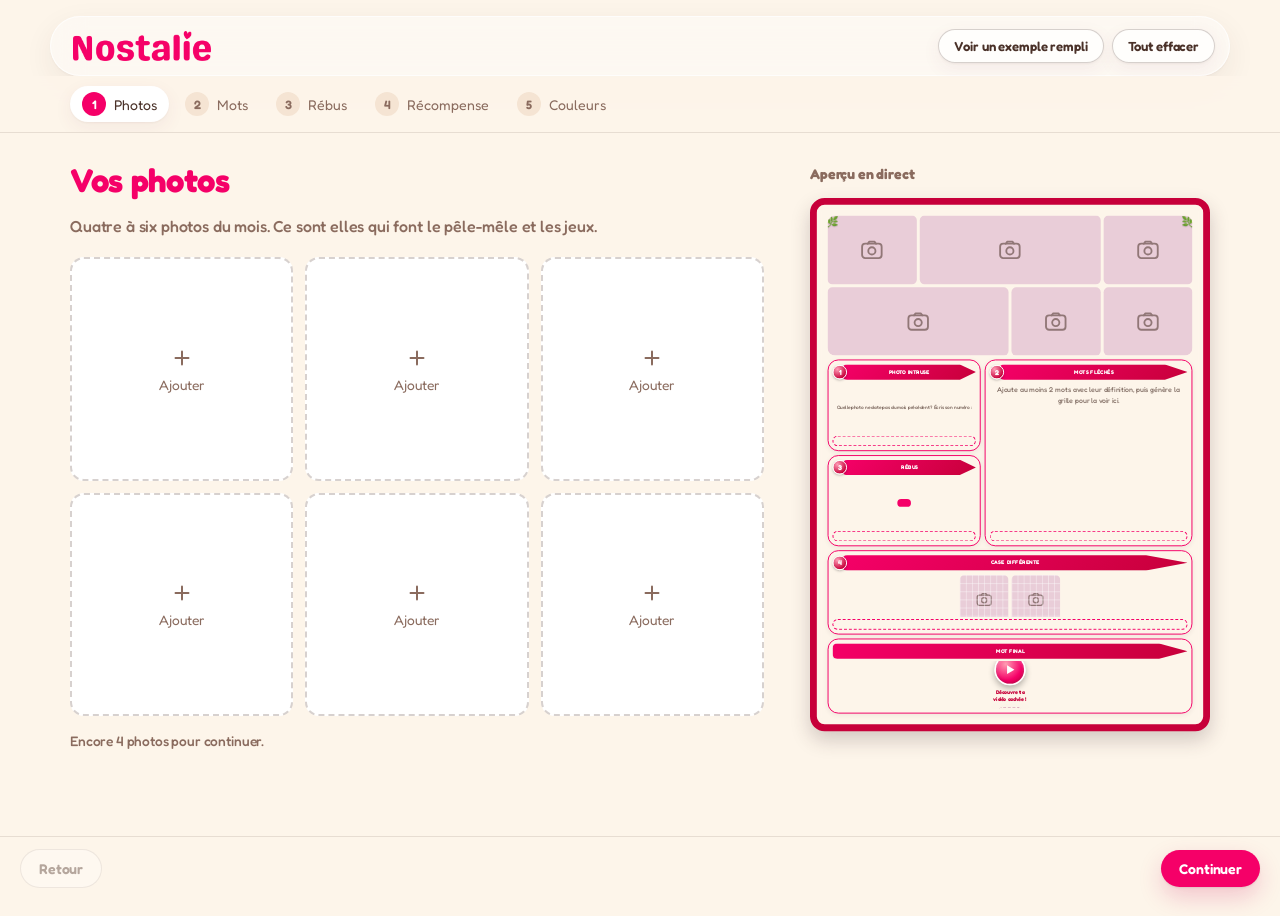
==== commit 22ef8f6e: "Nouvelle création du cadre jeu, et essai avec sa propre photo Création (create.html + create.js rééc" ====
--- a/create.html
+++ b/create.html
@@ -3,47 +3,151 @@
 <head>
 <meta charset="UTF-8">
 <meta name="viewport" content="width=device-width, initial-scale=1.0">
-<title>Créer un tableau — Nostalie</title>
+<title>Créer mon cadre jeu — Nostalie</title>
 <link rel="preconnect" href="https://fonts.googleapis.com">
 <link rel="preconnect" href="https://fonts.gstatic.com" crossorigin>
 <link href="https://fonts.googleapis.com/css2?family=Fredoka:wght@300;400;500;600;700&family=Baloo+2:wght@500;600;700;800&family=Nunito:wght@400;500;600;700;800&display=swap" rel="stylesheet">
 <link rel="icon" type="image/png" href="image/favicon.png">
-<link rel="stylesheet" href="styles.css?v=27">
+<link rel="stylesheet" href="styles.css?v=32">
 </head>
-<body>
-  <div class="topbar">
+<body class="cr-body">
+
+  <div class="topbar cr-topbar">
     <a class="logo" href="index.html"><img src="image/logo-nostalie.png" alt="Nostalie" width="900" height="196"></a>
-    <button class="btn ghost" id="demoFillBtn" type="button">Pré-remplir une démo</button>
-  </div>
-
-  <div class="wrap">
-    <p class="hint" style="text-align:center;">Clique directement sur le tableau pour le modifier : photos, mots, rébus, couleurs…</p>
-
-    <div id="editablePoster"></div>
-
-    <div id="shareWrap" style="margin-top:30px; display:none;">
-      <div class="share-box">
-        <h2>Ton tableau est prêt <svg class="icon" viewBox="0 0 24 24" fill="none" stroke="currentColor" stroke-width="1.8" stroke-linecap="round" stroke-linejoin="round"><path d="M4 20l3-9 6 6-9 3z"/><path d="M9.5 10.5L15 4.5"/><path d="M14 3l1 2M18 6l2 1M17 10l2 .5M11 4.5l1.5 1"/></svg></h2>
-        <p>Partage ce lien avec la personne à qui il est destiné, ou récupère l'affiche à imprimer :</p>
-        <input type="text" id="shareLink" readonly>
-        <div style="display:flex; gap:10px; justify-content:center; flex-wrap:wrap; margin-top:10px;">
-          <a class="btn" id="openViewBtn" href="#" target="_blank">Ouvrir le tableau</a>
-          <a class="btn ghost" id="openPosterBtn" href="#" target="_blank"><svg class="icon" viewBox="0 0 24 24" fill="none" stroke="currentColor" stroke-width="1.8" stroke-linecap="round" stroke-linejoin="round"><path d="M6 9V4h12v5"/><rect x="3" y="9" width="18" height="8" rx="2"/><path d="M6 14h12v7H6z"/></svg> Voir l'affiche à imprimer</a>
-          <a class="btn ghost" id="openMontageBtn2" href="#" target="_blank" style="display:none;"><svg class="icon" viewBox="0 0 24 24" fill="none" stroke="currentColor" stroke-width="1.8" stroke-linecap="round" stroke-linejoin="round"><path d="M3 9.5l1.3-3.8a1.5 1.5 0 0 1 1.9-.9l12.6 4.2a1.5 1.5 0 0 1 .95 1.9L19.2 12H3V9.5z"/><path d="M6.5 5.3L8 9.5M11.5 6.9L13 11.1"/><rect x="3" y="12" width="18" height="8" rx="2"/></svg> Voir le montage</a>
-        </div>
-        <div id="montageQrWrap" style="margin-top:16px; display:none;">
-          <p class="hint" style="margin-bottom:8px;">Ou scanne pour voir directement la vidéo/montage :</p>
-          <img id="montageQrImg" width="140" height="140" style="border-radius:10px; box-shadow: var(--shadow);" alt="QR code vers le montage">
-        </div>
-      </div>
+    <div class="cr-topactions">
+      <button class="btn ghost tiny" id="crDemo" type="button">Voir un exemple rempli</button>
+      <button class="btn ghost tiny" id="crVider" type="button">Tout effacer</button>
     </div>
   </div>
 
-  <div class="floating-generate">
-    <button class="btn" id="generateBtn" type="button"><svg class="icon" viewBox="0 0 24 24" fill="none" stroke="currentColor" stroke-width="1.8" stroke-linecap="round" stroke-linejoin="round"><path d="M12 3l1.8 5.2L19 10l-5.2 1.8L12 17l-1.8-5.2L5 10l5.2-1.8L12 3z"/><path d="M19 15l.7 2 2 .7-2 .7-.7 2-.7-2-2-.7 2-.7.7-2z"/></svg> Générer le tableau</button>
+  <div class="cr-fil">
+    <ol id="crFil"></ol>
+  </div>
+
+  <main class="creator">
+
+    <div class="cr-colonne">
+
+      <!-- 1 · les photos -->
+      <section class="cr-etape" data-etape="0" hidden>
+        <h1>Vos photos</h1>
+        <p class="cr-sous">Quatre à six photos du mois. Ce sont elles qui font le pêle-mêle et les jeux.</p>
+
+        <div class="cr-photos" id="crPhotos"></div>
+        <p class="cr-aide" id="crPhotosAide"></p>
+
+        <div class="cr-bloc" id="crIntruseBloc" hidden>
+          <h2>Jeu 1 · la photo intruse</h2>
+          <p class="cr-sous">Laquelle ne date pas du mois dernier ? C'est ce qu'ils devront trouver.</p>
+          <div class="cr-chips" id="crIntruse"></div>
+        </div>
+      </section>
+
+      <!-- 2 · les mots -->
+      <section class="cr-etape" data-etape="1" hidden>
+        <h1>Vos mots</h1>
+        <p class="cr-sous">Deux à six mots qui comptent, avec leur définition. Ils forment les mots fléchés.</p>
+
+        <div class="cr-mots" id="crMots"></div>
+        <div class="cr-actions">
+          <button class="btn ghost small" id="crAddMot" type="button">+ Ajouter un mot</button>
+          <button class="btn ghost small" id="crIdeesMots" type="button">Des idées ?</button>
+        </div>
+        <p class="cr-aide" id="crMotsAide"></p>
+      </section>
+
+      <!-- 3 · le rébus -->
+      <section class="cr-etape" data-etape="2" hidden>
+        <h1>Le rébus</h1>
+        <p class="cr-sous">Un mot à deviner, écrit en emojis. Tapez le mot, les emojis se proposent tout seuls.</p>
+
+        <label class="cr-champ">
+          <span>Le mot à deviner</span>
+          <input type="text" id="crRebusMot" placeholder="Bateau" autocomplete="off">
+        </label>
+
+        <div class="cr-rebus" id="crRebusApercu"></div>
+        <div class="cr-actions">
+          <button class="btn ghost small" id="crRebusRegen" type="button">Autre proposition</button>
+          <button class="btn ghost small" id="crRebusVider" type="button">Vider</button>
+        </div>
+
+        <p class="cr-sous">Ou piochez à la main :</p>
+        <div class="cr-palette" id="crPalette"></div>
+        <p class="cr-aide" id="crRebusAide"></p>
+      </section>
+
+      <!-- 4 · le mot final et la vidéo -->
+      <section class="cr-etape" data-etape="3" hidden>
+        <h1>La récompense</h1>
+        <p class="cr-sous">Le mot final à trouver, puis la vidéo qui se débloque une fois les jeux résolus.</p>
+
+        <label class="cr-champ">
+          <span>Le mot final</span>
+          <input type="text" id="crMotFinal" placeholder="Vacances" autocomplete="off">
+        </label>
+
+        <div class="cr-bloc">
+          <h2>La vidéo surprise <em>facultatif</em></h2>
+          <p class="cr-sous">Des photos qui défilent, une vidéo, et de la musique si vous voulez.</p>
+          <div class="cr-actions">
+            <label class="btn ghost small">Ajouter des photos<input type="file" id="crMontagePhotos" accept="image/*" multiple hidden></label>
+            <label class="btn ghost small">Ajouter une vidéo<input type="file" id="crMontageVideo" accept="video/*" hidden></label>
+            <label class="btn ghost small">Ajouter une musique<input type="file" id="crMontageAudio" accept="audio/*" hidden></label>
+          </div>
+          <div class="cr-montage" id="crMontage"></div>
+        </div>
+      </section>
+
+      <!-- 5 · couleurs et envoi -->
+      <section class="cr-etape" data-etape="4" hidden>
+        <h1>Les couleurs</h1>
+        <p class="cr-sous">Deux couleurs, et l'affiche est prête.</p>
+
+        <div class="cr-palettes" id="crPalettes"></div>
+
+        <div class="cr-couleurs">
+          <label class="cr-couleur"><span>Cadre et titres</span><input type="color" id="crCoul1"></label>
+          <label class="cr-couleur"><span>Fond</span><input type="color" id="crCoul2"></label>
+        </div>
+
+        <div class="cr-final" id="crFinal">
+          <button class="btn cr-generer" id="crGenerer" type="button">
+            <svg class="icon" viewBox="0 0 24 24" fill="none" stroke="currentColor" stroke-width="1.8" stroke-linecap="round" stroke-linejoin="round"><path d="M12 3l1.8 5.2L19 10l-5.2 1.8L12 17l-1.8-5.2L5 10l5.2-1.8L12 3z"/><path d="M19 15l.7 2 2 .7-2 .7-.7 2-.7-2-2-.7 2-.7.7-2z"/></svg>
+            Générer mon affiche
+          </button>
+        </div>
+
+        <div class="share-box" id="crPartage" hidden>
+          <h2>Votre affiche est prête</h2>
+          <p>Partagez ce lien avec la personne à qui elle est destinée, ou récupérez la version à imprimer.</p>
+          <input type="text" id="crLien" readonly>
+          <div class="cr-actions cr-actions-centre">
+            <a class="btn" id="crVoir" href="#" target="_blank">Ouvrir l'affiche</a>
+            <a class="btn ghost" id="crImprimer" href="#" target="_blank">Version à imprimer</a>
+          </div>
+        </div>
+      </section>
+
+    </div>
+
+    <aside class="cr-apercu">
+      <div class="cr-apercu-tete">
+        <b>Aperçu en direct</b>
+        <button class="cr-apercu-fermer" id="crFermerApercu" type="button" aria-label="Fermer l'aperçu">✕</button>
+      </div>
+      <div id="crPoster"></div>
+    </aside>
+
+  </main>
+
+  <div class="cr-barre">
+    <button class="btn ghost small" id="crRetour" type="button">Retour</button>
+    <button class="btn ghost small cr-voir-apercu" id="crVoirApercu" type="button">Aperçu</button>
+    <button class="btn small" id="crSuivant" type="button">Continuer</button>
   </div>
 
   <script src="app.js?v=7"></script>
-  <script src="create.js?v=7"></script>
+  <script src="create.js?v=9"></script>
 </body>
 </html>
--- a/styles.css
+++ b/styles.css
@@ -338,6 +338,8 @@
 }
 .btn.ghost:hover { background: #fff; color: var(--ink); border-color: var(--ink); box-shadow: var(--shadow-sm); }
 .btn:disabled { opacity: .4; cursor: not-allowed; transform: none; box-shadow: none; }
+/* display:inline-flex ci-dessus l'emporterait sur la règle [hidden] du navigateur. */
+[hidden] { display: none !important; }
 
 .icon { width: 1.1em; height: 1.1em; flex-shrink: 0; vertical-align: -0.16em; }
 
@@ -707,23 +709,10 @@
 
 /* --- Menu déroulant « Nos produits » --- */
 .navdrop { position: relative; }
-.navdrop-btn {
-  display: inline-flex;
-  align-items: center;
-  gap: 5px;
-  background: none;
-  border: none;
-  padding: 6px 0;
-  font: inherit;
-  font-weight: 500;
-  font-size: .92rem;
-  color: var(--ink-soft);
-  cursor: pointer;
-  transition: color .16s ease;
-}
+/* Le bouton rose de la barre est aussi ce qui ouvre le menu : il hérite
+   de .btn, on ne règle ici que le chevron. */
+.navdrop-btn { gap: 7px; }
 .navdrop-btn svg { width: 13px; height: 13px; transition: transform .2s ease; }
-.navdrop:hover .navdrop-btn,
-.navdrop.open .navdrop-btn { color: var(--ink); }
 .navdrop:hover .navdrop-btn svg,
 .navdrop.open .navdrop-btn svg { transform: rotate(180deg); }
 
@@ -1615,19 +1604,6 @@
 .fil a:hover { color: var(--ink); }
 .fil span { margin: 0 7px; opacity: .5; }
 
-/* --- Panier dans la barre --- */
-.btn.panier { position: relative; }
-.panier-lien { display: inline-flex; align-items: center; gap: 2px; }
-.panier-badge.dark { background: var(--ink); color: var(--paper); }
-.panier-badge {
-  display: inline-grid; place-items: center;
-  min-width: 19px; height: 19px; padding: 0 5px;
-  margin-left: 4px;
-  border-radius: 999px;
-  background: rgba(255,255,255,.9); color: var(--primary-dark);
-  font-size: .72rem; font-weight: 700;
-}
-
 /* --- Page produit : galerie + bloc d'achat --- */
 .pdp {
   display: grid;
@@ -2132,3 +2108,262 @@
   -webkit-print-color-adjust: exact;
   print-color-adjust: exact;
 }
+
+/* ================= « Voir avec votre photo » (puzzle + écran) ================= */
+.psection.perso-section { padding-top: 6px; }
+.perso {
+  display: grid;
+  grid-template-columns: 1.2fr .8fr;
+  gap: 40px;
+  align-items: center;
+}
+@media (max-width: 880px) { .perso { grid-template-columns: 1fr; gap: 24px; } }
+
+.perso-vue { position: relative; border-radius: var(--radius); transition: outline-color .15s ease; }
+.perso-vue.perso-survol { outline: 3px dashed var(--primary); outline-offset: 8px; }
+.perso-vue figure { margin: 0; }
+.perso-vue figcaption {
+  margin-top: 14px;
+  text-align: center;
+  font-size: .86rem;
+  color: var(--ink-soft);
+}
+
+.perso-panneau { display: flex; flex-direction: column; align-items: flex-start; gap: 14px; }
+.perso-texte { font-size: 1.02rem; line-height: 1.55; color: var(--ink-soft); max-width: 38ch; }
+.perso-choisir { cursor: pointer; }
+.perso-note { font-size: .82rem; line-height: 1.5; color: var(--ink-soft); opacity: .85; }
+
+/* Le puzzle : la photo, puis les lignes de découpe par-dessus. */
+.puz-plateau {
+  position: relative;
+  aspect-ratio: 4 / 3;
+  border-radius: 10px;
+  overflow: hidden;
+  background: var(--sand);
+  box-shadow: 0 2px 4px rgba(74, 49, 40, .10), 0 26px 54px rgba(74, 49, 40, .22);
+}
+.puz-photo { display: block; width: 100%; height: 100%; object-fit: cover; }
+.puz-coupe { position: absolute; inset: 0; width: 100%; height: 100%; }
+.puz-relief { fill: none; stroke: rgba(255, 255, 255, .55); stroke-width: 2.2; }
+.puz-trait { fill: none; stroke: rgba(58, 34, 24, .38); stroke-width: 1; }
+
+/* L'écran connecté : la photo produit, dessinée à sa taille réelle puis
+   réduite, avec la photo du client posée en perspective dans la dalle. */
+.ecr-rendu { position: relative; width: 100%; aspect-ratio: 1 / 1; overflow: hidden; }
+.ecr-scene { position: absolute; left: 0; top: 0; transform-origin: 0 0; }
+.ecr-fond { position: absolute; left: 0; top: 0; width: 100%; height: 100%; display: block; }
+.ecr-zone { position: absolute; left: 0; top: 0; overflow: hidden; transform-origin: 0 0; }
+.ecr-zone img { display: block; width: 100%; height: 100%; object-fit: cover; }
+.ecr-ecran::after {
+  content: "";
+  position: absolute; inset: 0;
+  background: linear-gradient(118deg, rgba(255,255,255,.16), rgba(255,255,255,0) 42%);
+}
+
+/* ================= CRÉATION DU CADRE JEU ================= */
+.cr-body { background: var(--paper); }
+.cr-topactions { display: flex; gap: 8px; }
+
+.cr-fil {
+  position: sticky; top: 0; z-index: 60;
+  background: rgba(253, 245, 234, .92);
+  backdrop-filter: blur(10px);
+  border-bottom: 1px solid var(--line);
+}
+.cr-fil ol {
+  display: flex; gap: 4px; list-style: none;
+  max-width: 1180px; margin: 0 auto; padding: 10px 20px;
+  overflow-x: auto; scrollbar-width: none;
+}
+.cr-fil ol::-webkit-scrollbar { display: none; }
+.cr-fil button {
+  display: flex; align-items: center; gap: 8px;
+  background: none; border: none; cursor: pointer;
+  padding: 6px 12px; border-radius: 999px;
+  font-family: var(--font-body); font-size: .88rem; color: var(--ink-soft);
+  white-space: nowrap;
+}
+.cr-fil i {
+  width: 24px; height: 24px; border-radius: 50%;
+  display: grid; place-items: center;
+  background: var(--sand); color: var(--ink-soft);
+  font-style: normal; font-size: .76rem; font-weight: 600;
+}
+.cr-fil .fait i { background: var(--lilac); color: var(--primary-dark); }
+.cr-fil .on button { background: #fff; color: var(--ink); box-shadow: var(--shadow-sm); }
+.cr-fil .on i { background: var(--primary); color: #fff; }
+
+.creator {
+  max-width: 1180px; margin: 0 auto;
+  padding: 30px 20px 120px;
+  display: grid; grid-template-columns: minmax(0, 1fr) 400px; gap: 46px;
+  align-items: start;
+}
+.cr-colonne { min-width: 0; }
+.cr-etape h1 { font-size: clamp(1.55rem, 4vw, 2.05rem); margin-bottom: 6px; }
+.cr-etape h2 { font-size: 1.1rem; margin-bottom: 4px; }
+.cr-etape h2 em {
+  font-style: normal; font-family: var(--font-body);
+  font-size: .76rem; font-weight: 400; color: var(--ink-soft); margin-left: 8px;
+}
+.cr-sous { color: var(--ink-soft); margin-bottom: 18px; line-height: 1.55; }
+.cr-aide { font-size: .86rem; color: var(--ink-soft); margin-top: 14px; }
+.cr-aide.cr-alerte { color: var(--primary); font-weight: 600; }
+.cr-vide { color: var(--ink-soft); font-size: .9rem; }
+.cr-bloc { margin-top: 30px; padding-top: 24px; border-top: 1px solid var(--line); }
+.cr-actions { display: flex; gap: 10px; flex-wrap: wrap; margin-top: 16px; }
+.cr-actions-centre { justify-content: center; }
+
+/* Les photos */
+.cr-photos { display: grid; grid-template-columns: repeat(3, 1fr); gap: 12px; }
+@media (max-width: 540px) { .cr-photos { grid-template-columns: repeat(2, 1fr); } }
+.cr-photo {
+  position: relative; aspect-ratio: 1;
+  border-radius: var(--radius-sm); overflow: hidden;
+  background: var(--sand); padding: 0; border: none;
+}
+.cr-photo img { width: 100%; height: 100%; object-fit: cover; display: block; }
+.cr-photo-vide {
+  display: flex; flex-direction: column; align-items: center; justify-content: center; gap: 6px;
+  background: #fff; border: 2px dashed var(--line-strong);
+  color: var(--ink-soft); font-family: var(--font-body); font-size: .86rem;
+  cursor: pointer; transition: border-color .15s ease, color .15s ease;
+}
+.cr-photo-vide:hover { border-color: var(--primary); color: var(--primary); }
+.cr-photo-vide svg { width: 26px; height: 26px; }
+.cr-photo-num {
+  position: absolute; left: 8px; top: 8px;
+  min-width: 22px; height: 22px; padding: 0 6px;
+  display: grid; place-items: center; border-radius: 999px;
+  background: rgba(74, 49, 40, .68); color: #fff;
+  font-size: .74rem; font-weight: 600;
+}
+
+/* Le choix de la photo intruse */
+.cr-chips { display: flex; gap: 10px; flex-wrap: wrap; }
+.cr-chip-photo {
+  position: relative; width: 66px; height: 66px;
+  border-radius: 16px; overflow: hidden;
+  border: 3px solid transparent; padding: 0; background: none; cursor: pointer;
+}
+.cr-chip-photo.on { border-color: var(--primary); }
+.cr-chip-photo img { width: 100%; height: 100%; object-fit: cover; display: block; }
+.cr-chip-photo span {
+  position: absolute; left: 4px; bottom: 4px;
+  padding: 0 5px; border-radius: 6px;
+  background: rgba(74, 49, 40, .68); color: #fff; font-size: .7rem;
+}
+
+/* Les mots */
+.cr-mots { display: flex; flex-direction: column; gap: 10px; }
+.cr-mot { display: grid; grid-template-columns: 150px minmax(0, 1fr) 34px; gap: 8px; align-items: center; }
+@media (max-width: 540px) {
+  .cr-mot { grid-template-columns: minmax(0, 1fr) 34px; grid-template-areas: "m x" "d d"; row-gap: 6px; }
+  .cr-mot-mot { grid-area: m; }
+  .cr-mot-x { grid-area: x; }
+  .cr-mot-def { grid-area: d; }
+}
+.cr-mot-mot { font-weight: 600; letter-spacing: .06em; }
+
+/* Champs */
+.cr-champ { display: block; margin: 16px 0; max-width: 420px; }
+.cr-champ span { display: block; font-size: .86rem; color: var(--ink-soft); margin-bottom: 6px; }
+.cr-champ input, .cr-mot input, .share-box input {
+  width: 100%; padding: 12px 14px;
+  border-radius: 14px; border: 2px solid var(--line);
+  background: #fff; color: var(--ink);
+  font-family: var(--font-body); font-size: 1rem;
+}
+.cr-champ input:focus-visible, .cr-mot input:focus-visible { outline: none; border-color: var(--primary); }
+.cr-mot-x, .cr-photo-x {
+  width: 30px; height: 30px; border-radius: 50%;
+  border: none; background: var(--sand); color: var(--ink-soft);
+  font-size: .78rem; cursor: pointer;
+}
+.cr-photo-x { position: absolute; right: 6px; top: 6px; background: rgba(255, 255, 255, .9); }
+.cr-mot-x:hover, .cr-photo-x:hover { background: var(--primary); color: #fff; }
+
+/* Le rébus */
+.cr-rebus {
+  display: flex; gap: 6px; flex-wrap: wrap; align-items: center;
+  min-height: 62px; padding: 8px 10px;
+  border-radius: 16px; background: #fff; border: 2px solid var(--line);
+}
+.cr-emoji {
+  font-size: 1.5rem; line-height: 1; padding: 6px;
+  background: none; border: none; border-radius: 10px; cursor: pointer;
+}
+.cr-emoji:hover { background: var(--sand); }
+.cr-palette {
+  display: flex; flex-wrap: wrap; gap: 2px;
+  max-height: 156px; overflow-y: auto;
+  padding: 6px; border-radius: 16px; background: var(--cream);
+}
+
+/* Le montage */
+.cr-montage { display: flex; flex-direction: column; gap: 8px; margin-top: 16px; }
+.cr-mitem {
+  display: flex; align-items: center; gap: 10px;
+  padding: 8px 10px; border-radius: 14px;
+  background: #fff; border: 1px solid var(--line);
+}
+.cr-mitem img { width: 44px; height: 44px; object-fit: cover; border-radius: 8px; }
+.cr-mvideo { width: 44px; height: 44px; display: grid; place-items: center; background: var(--sand); border-radius: 8px; }
+.cr-mitem b { flex: 1; font-weight: 500; font-size: .92rem; }
+
+/* Les couleurs */
+.cr-palettes { display: flex; gap: 10px; flex-wrap: wrap; }
+.cr-swatch {
+  display: flex; width: 58px; height: 38px;
+  border-radius: 12px; overflow: hidden;
+  border: 3px solid transparent; padding: 0; background: none; cursor: pointer;
+}
+.cr-swatch i { flex: 1; display: block; }
+.cr-swatch.on { border-color: var(--ink); }
+.cr-couleurs { display: flex; gap: 20px; flex-wrap: wrap; margin-top: 20px; }
+.cr-couleur { display: flex; flex-direction: column; gap: 6px; font-size: .86rem; color: var(--ink-soft); }
+.cr-couleur input { width: 66px; height: 44px; border: none; background: none; padding: 0; cursor: pointer; }
+.cr-final { margin-top: 30px; }
+.cr-generer { width: 100%; justify-content: center; }
+
+/* L'aperçu */
+.cr-apercu { position: sticky; top: 84px; }
+.cr-apercu-tete {
+  display: flex; align-items: center; justify-content: space-between;
+  margin-bottom: 12px; font-size: .88rem; color: var(--ink-soft);
+}
+.cr-apercu-fermer { display: none; background: none; border: none; font-size: 1.1rem; cursor: pointer; color: var(--ink-soft); }
+#crPoster { overflow: visible; }
+
+/* La barre du bas */
+.cr-barre {
+  position: fixed; left: 0; right: 0; bottom: 0; z-index: 95;
+  display: flex; align-items: center; gap: 10px;
+  padding: 12px 20px calc(12px + env(safe-area-inset-bottom));
+  background: rgba(253, 245, 234, .94);
+  backdrop-filter: blur(10px);
+  border-top: 1px solid var(--line);
+}
+.cr-barre #crSuivant { margin-left: auto; }
+.cr-voir-apercu { display: none; }
+.cr-secoue { animation: crSecoue .4s ease; }
+@keyframes crSecoue {
+  25% { transform: translateX(-5px); }
+  50% { transform: translateX(5px); }
+  75% { transform: translateX(-3px); }
+}
+
+@media (max-width: 980px) {
+  .creator { grid-template-columns: 1fr; gap: 0; padding-bottom: 110px; }
+  .cr-voir-apercu { display: inline-flex; margin-left: auto; }
+  .cr-barre #crSuivant { margin-left: 0; }
+  .cr-apercu {
+    position: fixed; inset: 0; z-index: 90;
+    display: none; overflow: auto;
+    padding: 18px 18px 100px;
+    background: var(--paper);
+  }
+  body.cr-apercu-ouvert .cr-apercu { display: block; }
+  .cr-apercu-fermer { display: block; }
+}
